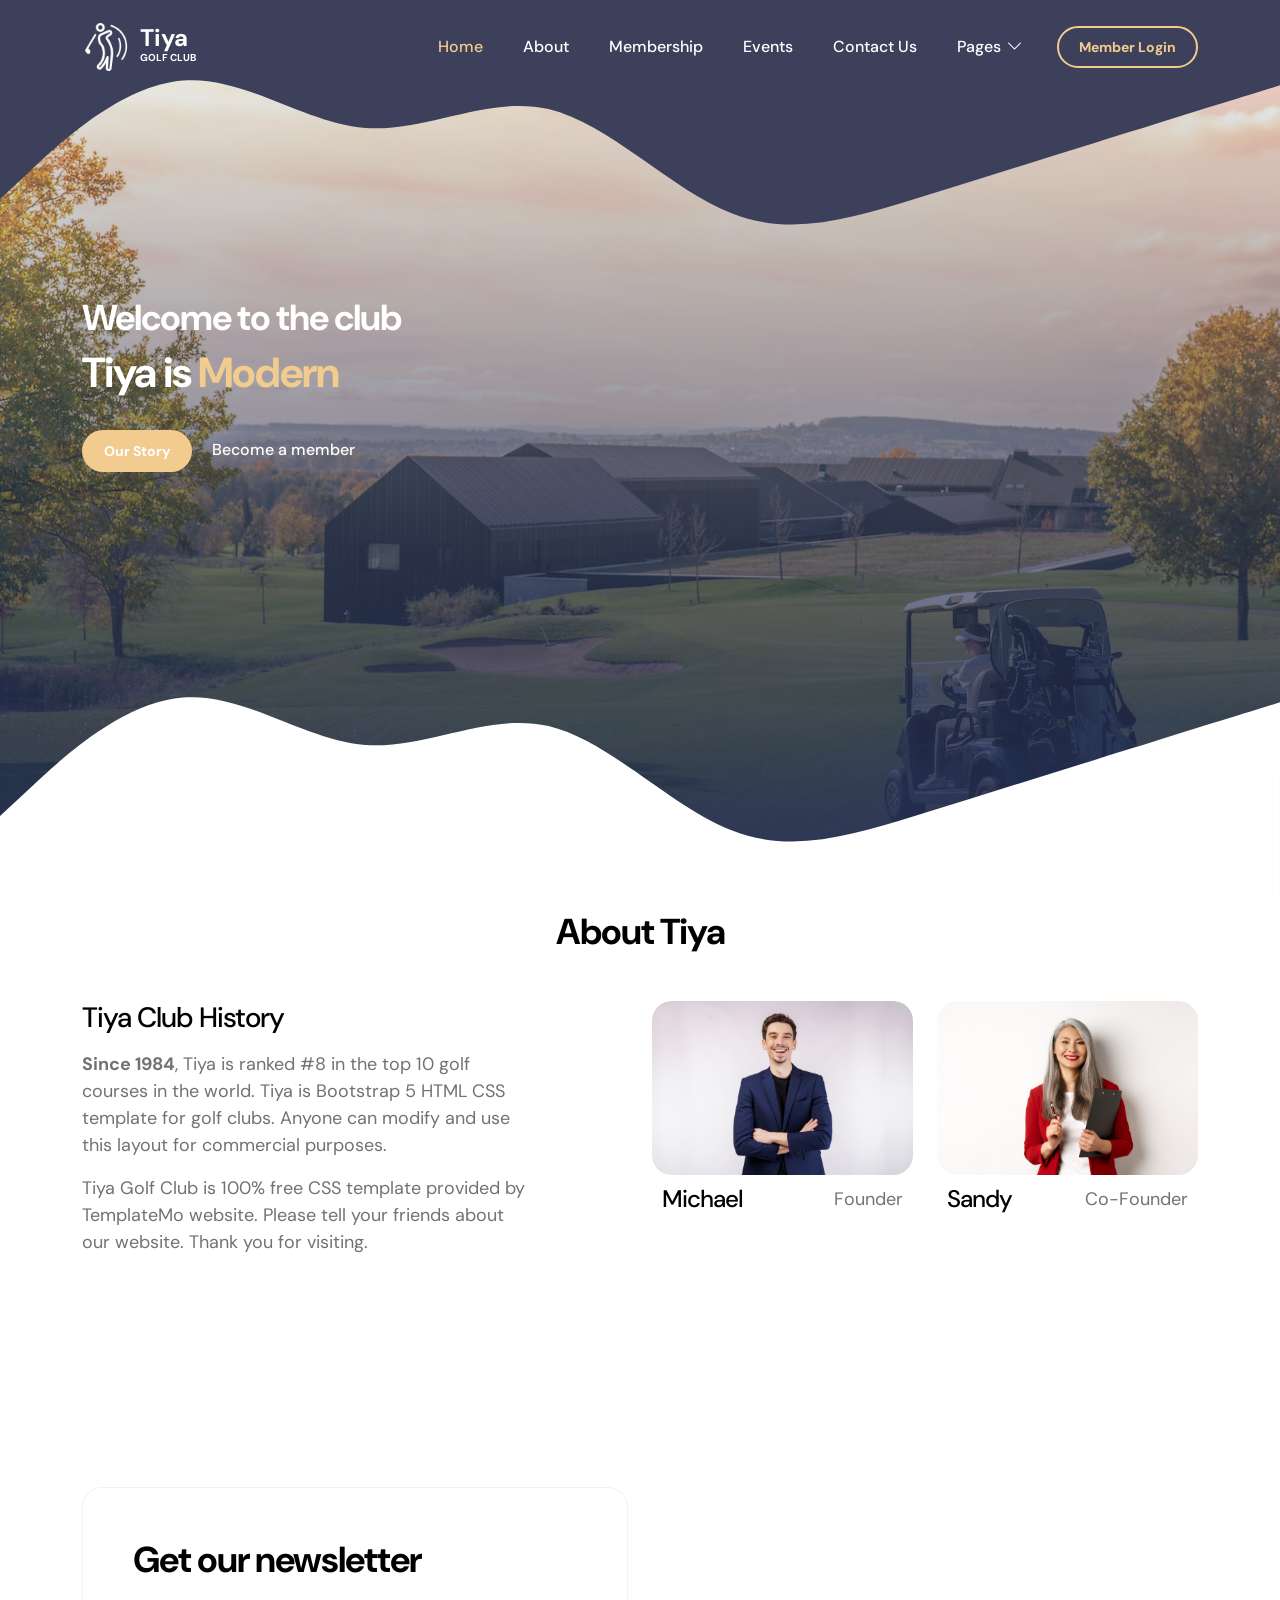
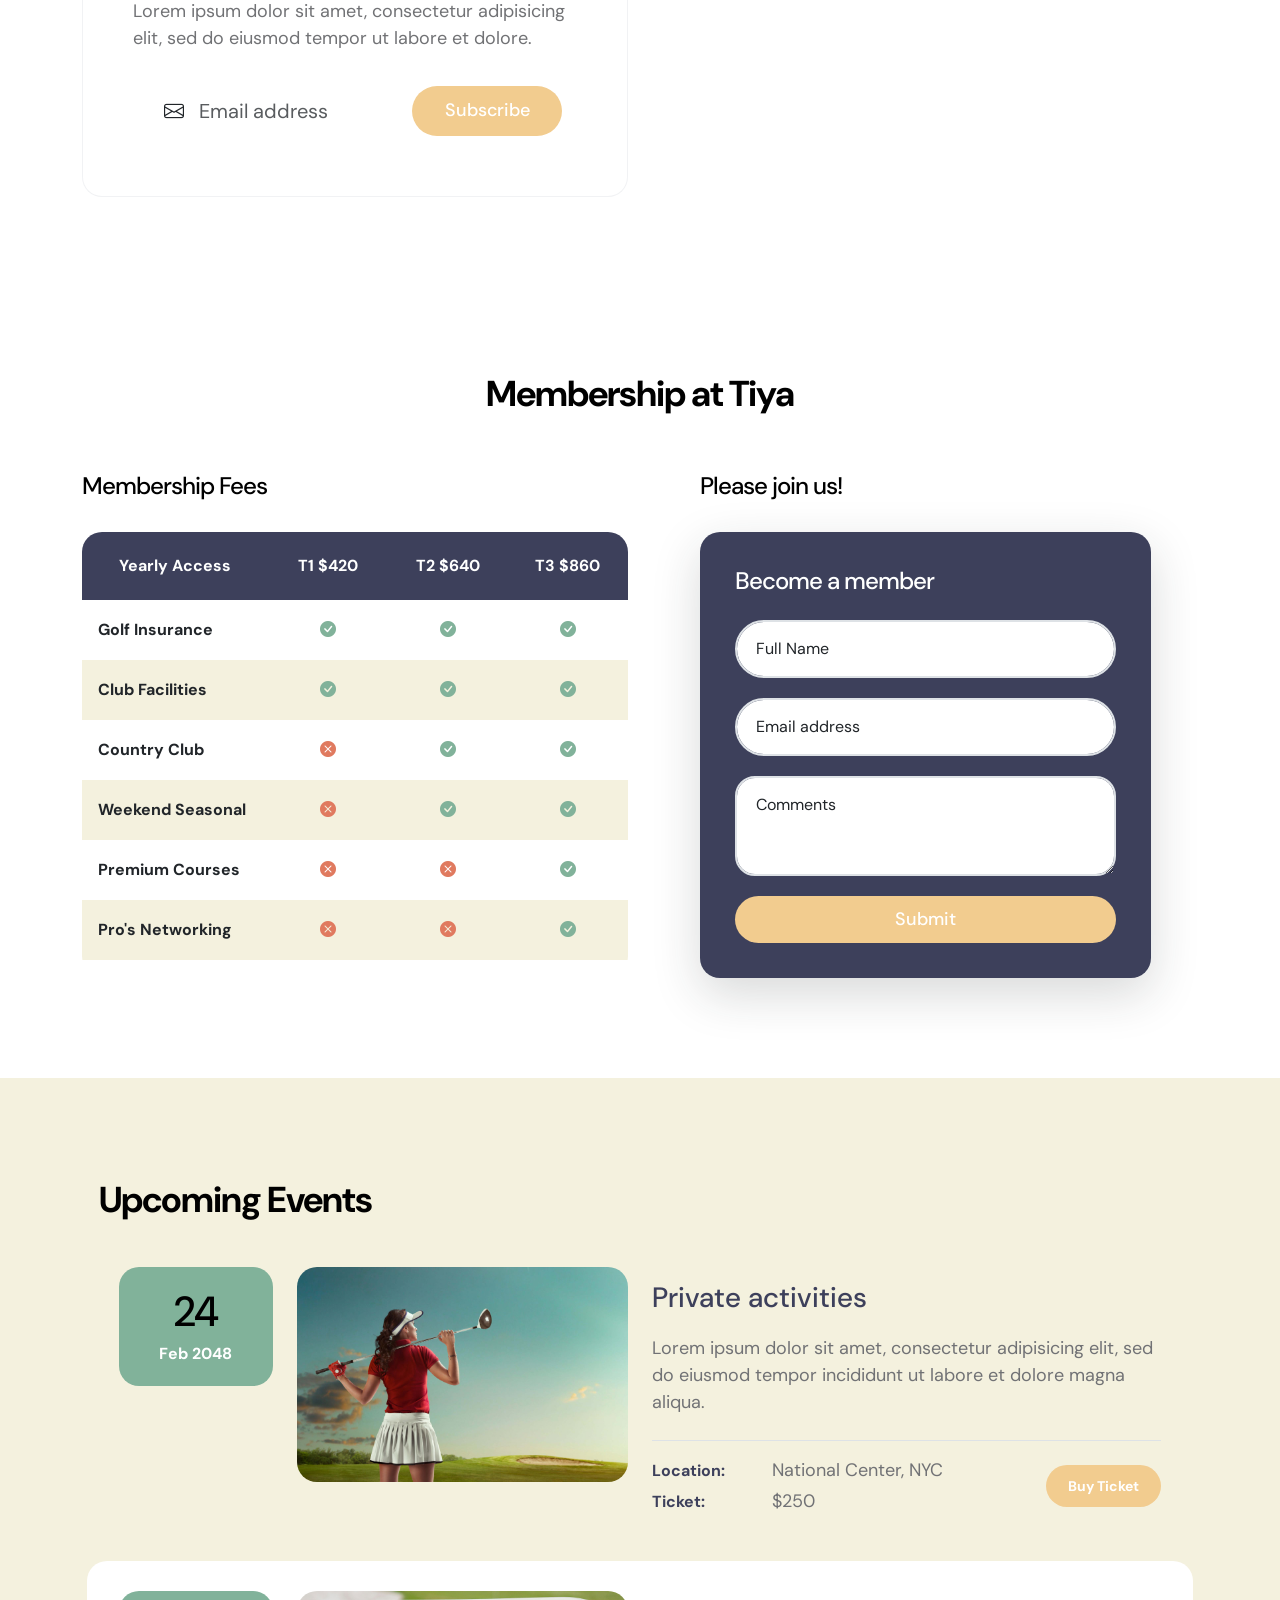
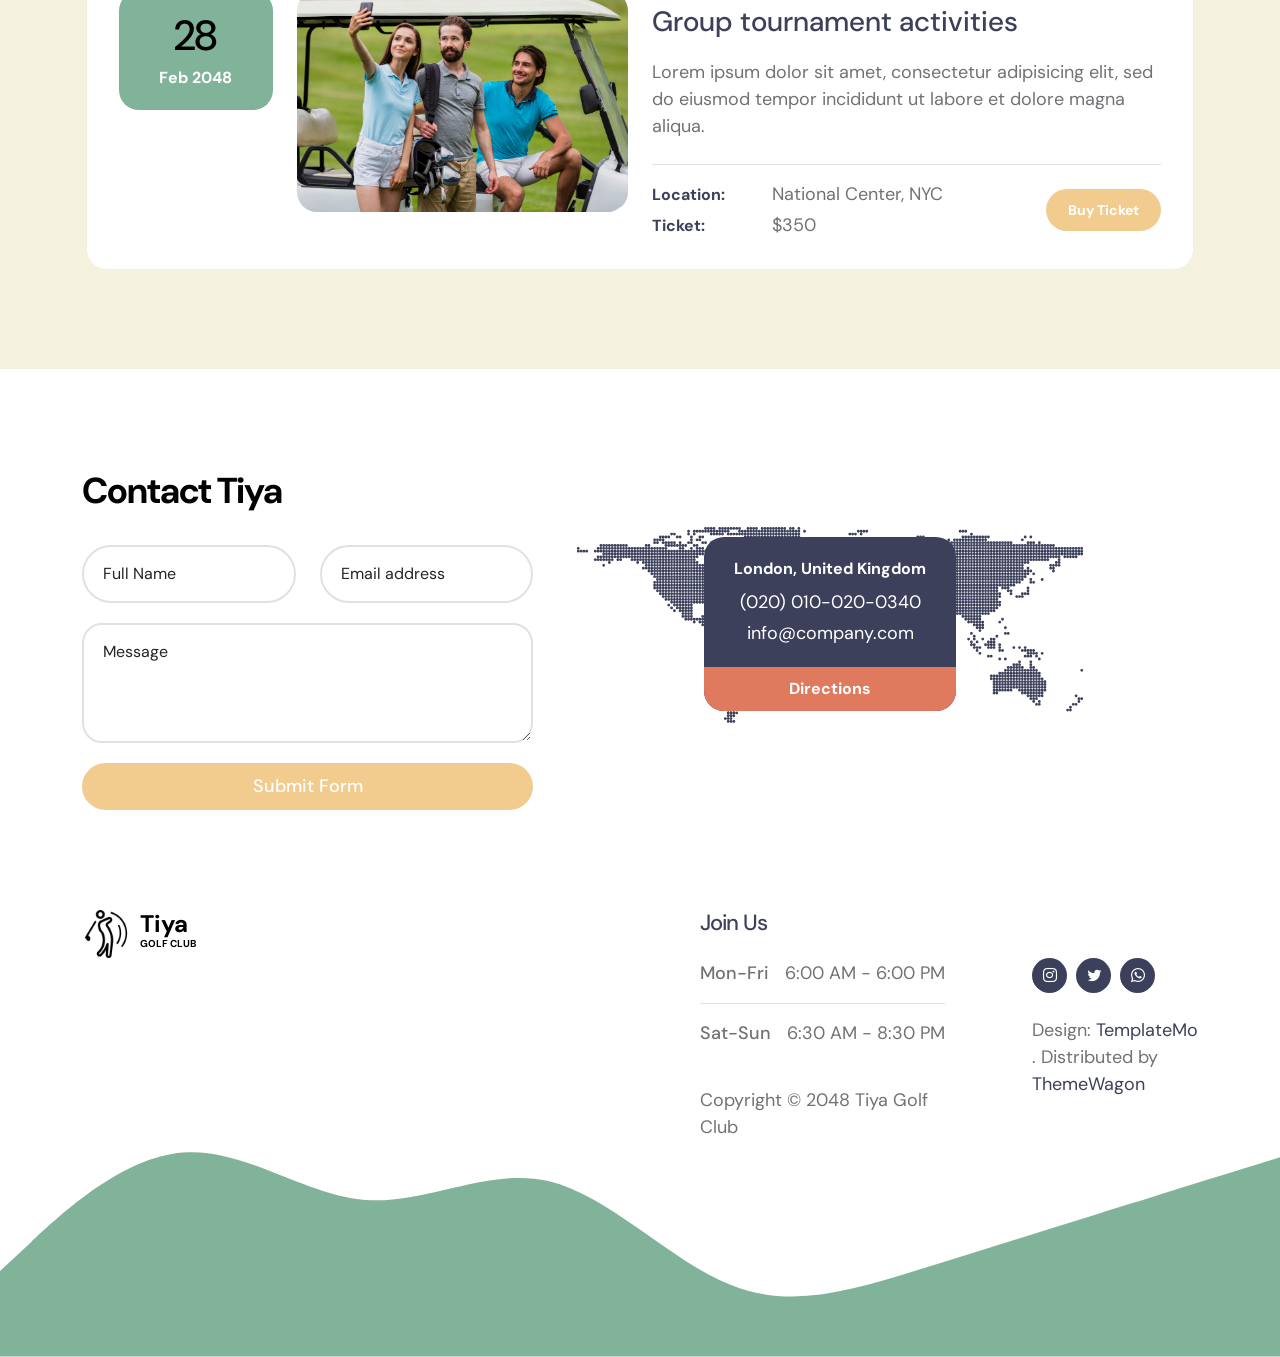
==== index.html @ 175e4bbb "first commit" ====
<!doctype html>
<html lang="en">
    <head>
        <meta charset="utf-8">
        <meta name="viewport" content="width=device-width, initial-scale=1">

        <meta name="description" content="">
        <meta name="author" content="">

        <title>Tiya Golf Club - Free HTML CSS Template</title>

        <!-- CSS FILES -->                
        <link rel="preconnect" href="https://fonts.googleapis.com">

        <link rel="preconnect" href="https://fonts.gstatic.com" crossorigin>

        <link href="https://fonts.googleapis.com/css2?family=DM+Sans:ital,wght@0,400;0,500;0,700;1,400&display=swap" rel="stylesheet">

        <link href="css/bootstrap.min.css" rel="stylesheet">

        <link href="css/bootstrap-icons.css" rel="stylesheet">

        <link href="css/templatemo-tiya-golf-club.css" rel="stylesheet">
        
<!--

TemplateMo 587 Tiya Golf Club

https://templatemo.com/tm-587-tiya-golf-club

-->
    </head>
    
    <body>

        <main>

            <nav class="navbar navbar-expand-lg">                
                <div class="container">
                    <a class="navbar-brand d-flex align-items-center" href="index.html">
                        <img src="images/logo.png" class="navbar-brand-image img-fluid" alt="Tiya Golf Club">
                        <span class="navbar-brand-text">
                            Tiya
                            <small>Golf Club</small>
                        </span>
                    </a>

                    <div class="d-lg-none ms-auto me-3">
                        <a class="btn custom-btn custom-border-btn" data-bs-toggle="offcanvas" href="#offcanvasExample" role="button" aria-controls="offcanvasExample">Member Login</a>
                    </div>
    
                    <button class="navbar-toggler" type="button" data-bs-toggle="collapse" data-bs-target="#navbarNav" aria-controls="navbarNav" aria-expanded="false" aria-label="Toggle navigation">
                        <span class="navbar-toggler-icon"></span>
                    </button>
    
                    <div class="collapse navbar-collapse" id="navbarNav">
                        <ul class="navbar-nav ms-lg-auto">
                            <li class="nav-item">
                                <a class="nav-link click-scroll" href="#section_1">Home</a>
                            </li>
    
                            <li class="nav-item">
                                <a class="nav-link click-scroll" href="#section_2">About</a>
                            </li>

                            <li class="nav-item">
                                <a class="nav-link click-scroll" href="#section_3">Membership</a>
                            </li>

                            <li class="nav-item">
                                <a class="nav-link click-scroll" href="#section_4">Events</a>
                            </li>

                            <li class="nav-item">
                                <a class="nav-link click-scroll" href="#section_5">Contact Us</a>
                            </li>

                            <li class="nav-item dropdown">
                                <a class="nav-link dropdown-toggle" href="#" id="navbarLightDropdownMenuLink" role="button" data-bs-toggle="dropdown" aria-expanded="false">Pages</a>

                                <ul class="dropdown-menu dropdown-menu-light" aria-labelledby="navbarLightDropdownMenuLink">
                                    <li><a class="dropdown-item" href="event-listing.html">Event Listing</a></li>

                                    <li><a class="dropdown-item" href="event-detail.html">Event Detail</a></li>
                                </ul>
                            </li>
                        </ul>

                        <div class="d-none d-lg-block ms-lg-3">
                            <a class="btn custom-btn custom-border-btn" data-bs-toggle="offcanvas" href="#offcanvasExample" role="button" aria-controls="offcanvasExample">Member Login</a>
                        </div>
                    </div>
                </div>
            </nav>

            <div class="offcanvas offcanvas-end" data-bs-scroll="true" tabindex="-1" id="offcanvasExample" aria-labelledby="offcanvasExampleLabel">                
                <div class="offcanvas-header">
                    <h5 class="offcanvas-title" id="offcanvasExampleLabel">Member Login</h5>
                    
                    <button type="button" class="btn-close" data-bs-dismiss="offcanvas" aria-label="Close"></button>
                </div>
                
                <div class="offcanvas-body d-flex flex-column">
                    <form class="custom-form member-login-form" action="#" method="post" role="form">

                        <div class="member-login-form-body">
                            <div class="mb-4">
                                <label class="form-label mb-2" for="member-login-number">Membership No.</label>

                                <input type="text" name="member-login-number" id="member-login-number" class="form-control" placeholder="11002560" required>
                            </div>

                            <div class="mb-4">
                                <label class="form-label mb-2" for="member-login-password">Password</label>

                                <input type="password" name="member-login-password" id="member-login-password" pattern="[0-9a-zA-Z]{4,10}" class="form-control" placeholder="Password" required="">
                            </div>

                            <div class="form-check mb-4">
                                <input class="form-check-input" type="checkbox" value="" id="flexCheckDefault">
                              
                                <label class="form-check-label" for="flexCheckDefault">
                                    Remember me
                                </label>
                            </div>

                            <div class="col-lg-5 col-md-7 col-8 mx-auto">
                                <button type="submit" class="form-control">Login</button>
                            </div>

                            <div class="text-center my-4">
                                <a href="#">Forgotten password?</a>
                            </div>
                        </div>
                    </form>

                    <div class="mt-auto mb-5">
                        <p>
                            <strong class="text-white me-3">Any Questions?</strong>

                            <a href="tel: 010-020-0340" class="contact-link">
                            	010-020-0340
                            </a>
                        </p>
                    </div>
                </div>

                <svg xmlns="http://www.w3.org/2000/svg" viewBox="0 0 1440 320"><path fill="#3D405B" fill-opacity="1" d="M0,224L34.3,192C68.6,160,137,96,206,90.7C274.3,85,343,139,411,144C480,149,549,107,617,122.7C685.7,139,754,213,823,240C891.4,267,960,245,1029,224C1097.1,203,1166,181,1234,160C1302.9,139,1371,117,1406,106.7L1440,96L1440,320L1405.7,320C1371.4,320,1303,320,1234,320C1165.7,320,1097,320,1029,320C960,320,891,320,823,320C754.3,320,686,320,617,320C548.6,320,480,320,411,320C342.9,320,274,320,206,320C137.1,320,69,320,34,320L0,320Z"></path></svg>
            </div>
            

            <section class="hero-section d-flex justify-content-center align-items-center" id="section_1">

                <div class="section-overlay"></div>

                <svg xmlns="http://www.w3.org/2000/svg" viewBox="0 0 1440 320"><path fill="#3D405B" fill-opacity="1" d="M0,224L34.3,192C68.6,160,137,96,206,90.7C274.3,85,343,139,411,144C480,149,549,107,617,122.7C685.7,139,754,213,823,240C891.4,267,960,245,1029,224C1097.1,203,1166,181,1234,160C1302.9,139,1371,117,1406,106.7L1440,96L1440,0L1405.7,0C1371.4,0,1303,0,1234,0C1165.7,0,1097,0,1029,0C960,0,891,0,823,0C754.3,0,686,0,617,0C548.6,0,480,0,411,0C342.9,0,274,0,206,0C137.1,0,69,0,34,0L0,0Z"></path></svg>

                <div class="container">
                    <div class="row">

                        <div class="col-lg-6 col-12 mb-5 mb-lg-0">
                            <h2 class="text-white">Welcome to the club</h2>

                            <h1 class="cd-headline rotate-1 text-white mb-4 pb-2">
                                <span>Tiya is</span>
                                <span class="cd-words-wrapper">
                                    <b class="is-visible">Modern</b>
                                    <b>Creative</b>
                                    <b>Lifestyle</b>
                                </span>
                            </h1>

                            <div class="custom-btn-group">
                                <a href="#section_2" class="btn custom-btn smoothscroll me-3">Our Story</a>

                                <a href="#section_3" class="link smoothscroll">Become a member</a>
                            </div>
                        </div>

                        <div class="col-lg-6 col-12">
                            <div class="ratio ratio-16x9">
                                <iframe width="560" height="315" src="https://www.youtube.com/embed/MGNgbNGOzh8" title="YouTube video player" frameborder="0" allow="accelerometer; autoplay; clipboard-write; encrypted-media; gyroscope; picture-in-picture; web-share" allowfullscreen></iframe>
                            </div>
                        </div>

                    </div>
                </div>

                <svg xmlns="http://www.w3.org/2000/svg" viewBox="0 0 1440 320"><path fill="#ffffff" fill-opacity="1" d="M0,224L34.3,192C68.6,160,137,96,206,90.7C274.3,85,343,139,411,144C480,149,549,107,617,122.7C685.7,139,754,213,823,240C891.4,267,960,245,1029,224C1097.1,203,1166,181,1234,160C1302.9,139,1371,117,1406,106.7L1440,96L1440,320L1405.7,320C1371.4,320,1303,320,1234,320C1165.7,320,1097,320,1029,320C960,320,891,320,823,320C754.3,320,686,320,617,320C548.6,320,480,320,411,320C342.9,320,274,320,206,320C137.1,320,69,320,34,320L0,320Z"></path></svg>
            </section>


            <section class="about-section section-padding" id="section_2">
                <div class="container">
                    <div class="row">

                        <div class="col-lg-12 col-12 text-center">
                            <h2 class="mb-lg-5 mb-4">About Tiya</h2>
                        </div>

                        <div class="col-lg-5 col-12 me-auto mb-4 mb-lg-0">
                            <h3 class="mb-3">Tiya Club History</h3>

                            <p><strong>Since 1984</strong>, Tiya is ranked #8 in the top 10 golf courses in the world. Tiya is Bootstrap 5 HTML CSS template for golf clubs. Anyone can modify and use this layout for commercial purposes.</p>

                            <p>Tiya Golf Club is 100% free CSS template provided by TemplateMo website. Please tell your friends about our website. Thank you for visiting.</p>
                        </div>

                        <div class="col-lg-3 col-md-6 col-12 mb-4 mb-lg-0 mb-md-0">
                            <div class="member-block">
                                <div class="member-block-image-wrap">
                                    <img src="images/members/portrait-young-handsome-businessman-wearing-suit-standing-with-crossed-arms-with-isolated-studio-white-background.jpg" class="member-block-image img-fluid" alt="">

                                    <ul class="social-icon">
                                        <li class="social-icon-item">
                                            <a href="#" class="social-icon-link bi-twitter"></a>
                                        </li>

                                        <li class="social-icon-item">
                                            <a href="#" class="social-icon-link bi-whatsapp"></a>
                                        </li>
                                    </ul>
                                </div>

                                <div class="member-block-info d-flex align-items-center">
                                    <h4>Michael</h4>

                                    <p class="ms-auto">Founder</p>
                                </div>
                            </div>
                        </div>

                        <div class="col-lg-3 col-md-6 col-12">
                            <div class="member-block">
                                <div class="member-block-image-wrap">
                                    <img src="images/members/successful-asian-lady-boss-red-blazer-holding-clipboard-with-documens-pen-working-looking-happy-white-background.jpg" class="member-block-image img-fluid" alt="">

                                    <ul class="social-icon">
                                        <li class="social-icon-item">
                                            <a href="#" class="social-icon-link bi-linkedin"></a>
                                        </li>
                                        <li class="social-icon-item">
                                            <a href="#" class="social-icon-link bi-twitter"></a>
                                        </li>
                                    </ul>
                                </div>

                                <div class="member-block-info d-flex align-items-center">
                                    <h4>Sandy</h4>

                                    <p class="ms-auto">Co-Founder</p>
                                </div>
                            </div>
                        </div>

                    </div>
                </div>
            </section>


            <section class="section-bg-image">
                <svg viewBox="0 0 1265 144" xmlns="http://www.w3.org/2000/svg" xmlns:xlink="http://www.w3.org/1999/xlink"><path fill="rgba(255, 255, 255, 1)" d="M 0 40 C 164 40 164 20 328 20 L 328 20 L 328 0 L 0 0 Z" stroke-width="0"></path> <path fill="rgba(255, 255, 255, 1)" d="M 327 20 C 445.5 20 445.5 89 564 89 L 564 89 L 564 0 L 327 0 Z" stroke-width="0"></path> <path fill="rgba(255, 255, 255, 1)" d="M 563 89 C 724.5 89 724.5 48 886 48 L 886 48 L 886 0 L 563 0 Z" stroke-width="0"></path><path fill="rgba(255, 255, 255, 1)" d="M 885 48 C 1006.5 48 1006.5 67 1128 67 L 1128 67 L 1128 0 L 885 0 Z" stroke-width="0"></path><path fill="rgba(255, 255, 255, 1)" d="M 1127 67 C 1196 67 1196 0 1265 0 L 1265 0 L 1265 0 L 1127 0 Z" stroke-width="0"></path></svg>

                <div class="container">
                    <div class="row">

                        <div class="col-lg-6 col-12">
                            <div class="section-bg-image-block">
                                <h2 class="mb-lg-3">Get our newsletter</h2>

                                <p>Lorem ipsum dolor sit amet, consectetur adipisicing elit, sed do eiusmod tempor ut labore et dolore.</p>

                                <form action="#" method="get" class="custom-form mt-lg-4 mt-2" role="form">
                                    <div class="input-group input-group-lg">
                                        <span class="input-group-text bi-envelope" id="basic-addon1"></span>

                                        <input type="email" name="email" id="email" pattern="[^ @]*@[^ @]*" class="form-control" placeholder="Email address" required="">

                                        <button type="submit" class="form-control">Subscribe</button>
                                    </div>
                                </form>
                            </div>
                        </div>

                    </div>
                </div>

                <svg viewBox="0 0 1265 144" xmlns="http://www.w3.org/2000/svg" xmlns:xlink="http://www.w3.org/1999/xlink"><path fill="rgba(255, 255, 255, 1)" d="M 0 40 C 164 40 164 20 328 20 L 328 20 L 328 0 L 0 0 Z" stroke-width="0"></path> <path fill="rgba(255, 255, 255, 1)" d="M 327 20 C 445.5 20 445.5 89 564 89 L 564 89 L 564 0 L 327 0 Z" stroke-width="0"></path> <path fill="rgba(255, 255, 255, 1)" d="M 563 89 C 724.5 89 724.5 48 886 48 L 886 48 L 886 0 L 563 0 Z" stroke-width="0"></path><path fill="rgba(255, 255, 255, 1)" d="M 885 48 C 1006.5 48 1006.5 67 1128 67 L 1128 67 L 1128 0 L 885 0 Z" stroke-width="0"></path><path fill="rgba(255, 255, 255, 1)" d="M 1127 67 C 1196 67 1196 0 1265 0 L 1265 0 L 1265 0 L 1127 0 Z" stroke-width="0"></path></svg>
            </section>


            <section class="membership-section section-padding" id="section_3">
                <div class="container">
                    <div class="row">

                        <div class="col-lg-12 col-12 text-center mx-auto mb-lg-5 mb-4">
                            <h2><span>Membership</span> at Tiya</h2>
                        </div>

                        <div class="col-lg-6 col-12 mb-3 mb-lg-0">
                            <h4 class="mb-4 pb-lg-2">Membership Fees</h4>

                            <div class="table-responsive">
                                <table class="table text-center">
                                    <thead>
                                        <tr>
                                            <th style="width: 34%;">Yearly Access</th>
                                            
                                            <th style="width: 22%;">T1 $420</th>
                                            
                                            <th style="width: 22%;">T2 $640</th>
                                            
                                            <th style="width: 22%;">T3 $860</th>
                                        </tr>
                                    </thead>

                                    <tbody>
                                        <tr>
                                            <th scope="row" class="text-start">Golf Insurance</th>
                                            
                                            <td>
                                                <i class="bi-check-circle-fill"></i>
                                            </td>
                                            
                                            <td>
                                                <i class="bi-check-circle-fill"></i>
                                            </td>
                                            
                                            <td>
                                                <i class="bi-check-circle-fill"></i>
                                            </td>
                                        </tr>

                                        <tr>
                                            <th scope="row" class="text-start">Club Facilities</th>

                                            <td>
                                                <i class="bi-check-circle-fill"></i>
                                            </td>

                                            <td>
                                                <i class="bi-check-circle-fill"></i>
                                            </td>

                                            <td>
                                                <i class="bi-check-circle-fill"></i>
                                            </td>
                                        </tr>

                                        <tr>
                                            <th scope="row" class="text-start">Country Club</th>

                                            <td>
                                                <i class="bi-x-circle-fill"></i>
                                            </td>

                                            <td>
                                                <i class="bi-check-circle-fill"></i>
                                            </td>

                                            <td>
                                                <i class="bi-check-circle-fill"></i>
                                            </td>
                                        </tr>

                                        <tr>
                                            <th scope="row" class="text-start">Weekend Seasonal</th>

                                            <td>
                                                <i class="bi-x-circle-fill"></i>
                                            </td>

                                            <td>
                                                <i class="bi-check-circle-fill"></i>
                                            </td>

                                            <td>
                                                <i class="bi-check-circle-fill"></i>
                                            </td>
                                        </tr>

                                        <tr>
                                            <th scope="row" class="text-start">Premium Courses</th>

                                            <td>
                                                <i class="bi-x-circle-fill"></i>
                                            </td>

                                            <td>
                                                <i class="bi-x-circle-fill"></i>
                                            </td>

                                            <td>
                                                <i class="bi-check-circle-fill"></i>
                                            </td>
                                        </tr>
                                        
                                        <tr>
                                            <th scope="row" class="text-start">Pro's Networking</th>

                                            <td>
                                                <i class="bi-x-circle-fill"></i>
                                            </td>

                                            <td>
                                                <i class="bi-x-circle-fill"></i>
                                            </td>

                                            <td>
                                                <i class="bi-check-circle-fill"></i>
                                            </td>
                                        </tr>
                                        
                                    </tbody>
                                </table>
                            </div>
                        </div>

                        <div class="col-lg-5 col-12 mx-auto">
                        <h4 class="mb-4 pb-lg-2">Please join us!</h4>
                            <form action="#" method="post" class="custom-form membership-form shadow-lg" role="form">
                                <h4 class="text-white mb-4">Become a member</h4>

                                    <div class="form-floating">
                                        <input type="text" name="full-name" id="full-name" class="form-control" placeholder="Full Name" required="">
                                        
                                        <label for="floatingInput">Full Name</label>
                                    </div>

                                    <div class="form-floating">
                                        <input type="email" name="email" id="email" pattern="[^ @]*@[^ @]*" class="form-control" placeholder="Email address" required="">
                                        
                                        <label for="floatingInput">Email address</label>
                                    </div>

                                    <div class="form-floating">
                                        <textarea class="form-control" id="message" name="message" placeholder="Describe message here"></textarea>
                                        
                                        <label for="floatingTextarea"> Comments</label>
                                    </div>

                                    <button type="submit" class="form-control">Submit</button>
                                </div>
                            </form>
                        </div>

                    </div>
                </div>
            </section>


            <section class="events-section section-bg section-padding" id="section_4">
                <div class="container">
                    <div class="row">

                        <div class="col-lg-12 col-12">
                            <h2 class="mb-lg-3">Upcoming Events</h2>
                        </div>

                        <div class="row custom-block mb-3">
                            <div class="col-lg-2 col-md-4 col-12 order-2 order-md-0 order-lg-0">
                                <div class="custom-block-date-wrap d-flex d-lg-block d-md-block align-items-center mt-3 mt-lg-0 mt-md-0">
                                    <h6 class="custom-block-date mb-lg-1 mb-0 me-3 me-lg-0 me-md-0">24</h6>
                                    
                                    <strong class="text-white">Feb 2048</strong>
                                </div>
                            </div>

                            <div class="col-lg-4 col-md-8 col-12 order-1 order-lg-0">
                                <div class="custom-block-image-wrap">
                                    <a href="event-detail.html">
                                        <img src="images/professional-golf-player.jpg" class="custom-block-image img-fluid" alt="">

                                        <i class="custom-block-icon bi-link"></i>
                                    </a>
                                </div>
                            </div>

                            <div class="col-lg-6 col-12 order-3 order-lg-0">
                                <div class="custom-block-info mt-2 mt-lg-0">
                                    <a href="event-detail.html" class="events-title mb-3">Private activities</a>

                                    <p class="mb-0">Lorem ipsum dolor sit amet, consectetur adipisicing elit, sed do eiusmod tempor incididunt ut labore et dolore magna aliqua.</p>

                                    <div class="d-flex flex-wrap border-top mt-4 pt-3">

                                        <div class="mb-4 mb-lg-0">
                                            <div class="d-flex flex-wrap align-items-center mb-1">
                                                <span class="custom-block-span">Location:</span>

                                                <p class="mb-0">National Center, NYC</p>
                                            </div>

                                            <div class="d-flex flex-wrap align-items-center">
                                                <span class="custom-block-span">Ticket:</span>

                                                <p class="mb-0">$250</p>
                                            </div>
                                        </div>

                                        <div class="d-flex align-items-center ms-lg-auto">
                                            <a href="event-detail.html" class="btn custom-btn">Buy Ticket</a>
                                        </div>
                                    </div>
                                </div>
                            </div>
                        </div>

                        <div class="row custom-block custom-block-bg">
                            <div class="col-lg-2 col-md-4 col-12 order-2 order-md-0 order-lg-0">
                                <div class="custom-block-date-wrap d-flex d-lg-block d-md-block align-items-center mt-3 mt-lg-0 mt-md-0">
                                    <h6 class="custom-block-date mb-lg-1 mb-0 me-3 me-lg-0 me-md-0">28</h6>
                                    
                                    <strong class="text-white">Feb 2048</strong>
                                </div>
                            </div>

                            <div class="col-lg-4 col-md-8 col-12 order-1 order-lg-0">
                                <div class="custom-block-image-wrap">
                                    <a href="event-detail.html">
                                        <img src="images/girl-taking-selfie-with-friends-golf-field.jpg" class="custom-block-image img-fluid" alt="">

                                        <i class="custom-block-icon bi-link"></i>
                                    </a>
                                </div>
                            </div>

                            <div class="col-lg-6 col-12 order-3 order-lg-0">
                                <div class="custom-block-info mt-2 mt-lg-0">
                                    <a href="event-detail.html" class="events-title mb-3">Group tournament activities</a>

                                    <p class="mb-0">Lorem ipsum dolor sit amet, consectetur adipisicing elit, sed do eiusmod tempor incididunt ut labore et dolore magna aliqua.</p>

                                    <div class="d-flex flex-wrap border-top mt-4 pt-3">

                                        <div class="mb-4 mb-lg-0">
                                            <div class="d-flex flex-wrap align-items-center mb-1">
                                                <span class="custom-block-span">Location:</span>

                                                <p class="mb-0">National Center, NYC</p>
                                            </div>

                                            <div class="d-flex flex-wrap align-items-center">
                                                <span class="custom-block-span">Ticket:</span>

                                                <p class="mb-0">$350</p>
                                            </div>
                                        </div>

                                        <div class="d-flex align-items-center ms-lg-auto">
                                            <a href="event-detail.html" class="btn custom-btn">Buy Ticket</a>
                                        </div>
                                    </div>
                                </div>
                            </div>
                        </div>

                    </div>
                </div>
            </section>


            <section class="contact-section section-padding" id="section_5">
                <div class="container">
                    <div class="row">

                        <div class="col-lg-5 col-12">
                            <form action="#" method="post" class="custom-form contact-form" role="form">
                                <h2 class="mb-4 pb-2">Contact Tiya</h2>

                                <div class="row">
                                    <div class="col-lg-6 col-md-6 col-12">
                                        <div class="form-floating">
                                            <input type="text" name="full-name" id="full-name" class="form-control" placeholder="Full Name" required="">
                                            
                                            <label for="floatingInput">Full Name</label>
                                        </div>
                                    </div>

                                    <div class="col-lg-6 col-md-6 col-12"> 
                                        <div class="form-floating">
                                            <input type="email" name="email" id="email" pattern="[^ @]*@[^ @]*" class="form-control" placeholder="Email address" required="">
                                            
                                            <label for="floatingInput">Email address</label>
                                        </div>
                                    </div>

                                    <div class="col-lg-12 col-12">
                                        <div class="form-floating">
                                            <textarea class="form-control" id="message" name="message" placeholder="Describe message here"></textarea>
                                            
                                            <label for="floatingTextarea">Message</label>
                                        </div>

                                        <button type="submit" class="form-control">Submit Form</button>
                                    </div>
                                </div>
                            </form>
                        </div>

                        <div class="col-lg-6 col-12">
                            <div class="contact-info mt-5">
                                <div class="contact-info-item">
                                    <div class="contact-info-body">
                                        <strong>London, United Kingdom</strong>

                                        <p class="mt-2 mb-1">
                                            <a href="tel: 010-020-0340" class="contact-link">
                                                (020) 
                                                010-020-0340
                                            </a>
                                        </p>

                                        <p class="mb-0">
                                            <a href="mailto:info@company.com" class="contact-link">
                                                info@company.com
                                            </a>
                                        </p>
                                    </div>

                                    <div class="contact-info-footer">
                                        <a href="#">Directions</a>
                                    </div>
                                </div>

                                <img src="images/WorldMap.svg" class="img-fluid" alt="">
                            </div>
                        </div>

                    </div>
                </div>
            </section>
        </main>

        <footer class="site-footer">
            <div class="container">
                <div class="row">

                    <div class="col-lg-6 col-12 me-auto mb-5 mb-lg-0">
                        <a class="navbar-brand d-flex align-items-center" href="index.html">
                            <img src="images/logo.png" class="navbar-brand-image img-fluid" alt="">
                            <span class="navbar-brand-text">
                                Tiya
                                <small>Golf Club</small>
                            </span>
                        </a>
                    </div>

                    <div class="col-lg-3 col-12">
                        <h5 class="site-footer-title mb-4">Join Us</h5>

                        <p class="d-flex border-bottom pb-3 mb-3 me-lg-3">
                            <span>Mon-Fri</span>
                            6:00 AM - 6:00 PM
                        </p>

                        <p class="d-flex me-lg-3">
                            <span>Sat-Sun</span>
                            6:30 AM - 8:30 PM
                        </p>
                        <br>
                        <p class="copyright-text">Copyright © 2048 Tiya Golf Club</p>
                    </div>

                        <div class="col-lg-2 col-12 ms-auto">
                            <ul class="social-icon mt-lg-5 mt-3 mb-4">
                                <li class="social-icon-item">
                                    <a href="#" class="social-icon-link bi-instagram"></a>
                                </li>

                                <li class="social-icon-item">
                                    <a href="#" class="social-icon-link bi-twitter"></a>
                                </li>

                                <li class="social-icon-item">
                                    <a href="#" class="social-icon-link bi-whatsapp"></a>
                                </li>
                            </ul>
                            <p class="copyright-text">Design: <a rel="nofollow" href="https://templatemo.com" target="_blank">TemplateMo</a>. Distributed by <a href="https://themewagon.com" target="_blank">ThemeWagon</a></p>
                            
                        </div>

                </div>
            </div>

            <svg xmlns="http://www.w3.org/2000/svg" viewBox="0 0 1440 320"><path fill="#81B29A" fill-opacity="1" d="M0,224L34.3,192C68.6,160,137,96,206,90.7C274.3,85,343,139,411,144C480,149,549,107,617,122.7C685.7,139,754,213,823,240C891.4,267,960,245,1029,224C1097.1,203,1166,181,1234,160C1302.9,139,1371,117,1406,106.7L1440,96L1440,320L1405.7,320C1371.4,320,1303,320,1234,320C1165.7,320,1097,320,1029,320C960,320,891,320,823,320C754.3,320,686,320,617,320C548.6,320,480,320,411,320C342.9,320,274,320,206,320C137.1,320,69,320,34,320L0,320Z"></path></svg>
        </footer>


        <!-- JAVASCRIPT FILES -->
        <script src="js/jquery.min.js"></script>
        <script src="js/bootstrap.bundle.min.js"></script>
        <script src="js/jquery.sticky.js"></script>
        <script src="js/click-scroll.js"></script>
        <script src="js/animated-headline.js"></script>
        <script src="js/modernizr.js"></script>
        <script src="js/custom.js"></script>

    </body>
</html>
---- css/templatemo-tiya-golf-club.css ----
/*

TemplateMo 587 Tiya Golf Club

https://templatemo.com/tm-587-tiya-golf-club

*/


/*---------------------------------------
  CUSTOM PROPERTIES ( VARIABLES )             
-----------------------------------------*/
:root {
  --white-color:                  #ffffff;
  --primary-color:                #81B29A;
  --secondary-color:              #3D405B;
  --section-bg-color:             #F4F1DE;
  --custom-btn-bg-color:          #F2CC8F;
  --custom-btn-bg-hover-color:    #E07A5F;
  --dark-color:                   #000000;
  --p-color:                      #717275;
  --link-hover-color:             #F2CC8F;

  --body-font-family:             'DM Sans', sans-serif;

  --h1-font-size:                 42px;
  --h2-font-size:                 36px;
  --h3-font-size:                 28px;
  --h4-font-size:                 24px;
  --h5-font-size:                 22px;
  --h6-font-size:                 20px;
  --p-font-size:                  18px;
  --menu-font-size:               16px;
  --btn-font-size:                14px;

  --border-radius-large:          100px;
  --border-radius-medium:         20px;
  --border-radius-small:          10px;

  --font-weight-normal:           400;
  --font-weight-medium:           500;
  --font-weight-bold:             700;
}

body {
  background-color: var(--white-color);
  font-family: var(--body-font-family); 
}


/*---------------------------------------
  TYPOGRAPHY               
-----------------------------------------*/

h2,
h3,
h4,
h5,
h6 {
  color: var(--dark-color);
}

h1,
h2,
h3,
h4,
h5,
h6 {
  font-weight: var(--font-weight-medium);
  letter-spacing: -1px;
}

h1 {
  font-size: var(--h1-font-size);
  font-weight: var(--font-weight-bold);
}

h2 {
  font-size: var(--h2-font-size);
  font-weight: var(--font-weight-bold);
}

h3 {
  font-size: var(--h3-font-size);
}

h4 {
  font-size: var(--h4-font-size);
}

h5 {
  font-size: var(--h5-font-size);
}

h6 {
  font-size: var(--h6-font-size);
}

p {
  color: var(--p-color);
  font-size: var(--p-font-size);
  font-weight: var(--font-weight-normal);
}

ul li {
  color: var(--p-color);
  font-size: var(--p-font-size);
  font-weight: var(--font-weight-normal);
}

a, 
button {
  touch-action: manipulation;
  transition: all 0.3s;
}

a {
  display: inline-block;
  color: var(--secondary-color);
  text-decoration: none;
}

a:hover {
  color: var(--link-hover-color);
}

b,
strong {
  font-weight: var(--font-weight-bold);
}


/*---------------------------------------
  SECTION               
-----------------------------------------*/
.section-bg {
  background-color: var(--section-bg-color);
}

.section-padding {
  padding-top: 100px;
  padding-bottom: 100px;
}

.section-overlay {
  content: "";
  background: rgba(0, 0, 0, 0) linear-gradient(rgba(39, 48, 83, 0.01) 0%, rgb(39, 48, 83) 100%) repeat scroll 0% 0%;
  position: absolute;
  top: 0;
  right: 0;
  bottom: 0;
  left: 0;
}

::selection {
  background-color: var(--primary-color);
  color: var(--white-color);
}


/*---------------------------------------
  ANIMATED HEADLINE               
-----------------------------------------*/
.cd-words-wrapper {
  display: inline-block;
  position: relative;
  text-align: left;
}

.cd-words-wrapper b {
  color: var(--link-hover-color);
  display: inline-block;
  position: absolute;
  white-space: nowrap;
  left: 0;
  top: 0;
}

.cd-words-wrapper b.is-visible {
  position: relative;
}

.no-js .cd-words-wrapper b {
  opacity: 0;
}

.no-js .cd-words-wrapper b.is-visible {
  opacity: 1;
}

.cd-headline.rotate-1 .cd-words-wrapper {
  -webkit-perspective: 300px;
  -moz-perspective: 300px;
  perspective: 300px;
}
.cd-headline.rotate-1 b {
  opacity: 0;
  -webkit-transform-origin: 50% 100%;
  -moz-transform-origin: 50% 100%;
  -ms-transform-origin: 50% 100%;
  -o-transform-origin: 50% 100%;
  transform-origin: 50% 100%;
  -webkit-transform: rotateX(180deg);
  -moz-transform: rotateX(180deg);
  -ms-transform: rotateX(180deg);
  -o-transform: rotateX(180deg);
  transform: rotateX(180deg);
}
.cd-headline.rotate-1 b.is-visible {
  opacity: 1;
  -webkit-transform: rotateX(0deg);
  -moz-transform: rotateX(0deg);
  -ms-transform: rotateX(0deg);
  -o-transform: rotateX(0deg);
  transform: rotateX(0deg);
  -webkit-animation: cd-rotate-1-in 1.2s;
  -moz-animation: cd-rotate-1-in 1.2s;
  animation: cd-rotate-1-in 1.2s;
}
.cd-headline.rotate-1 b.is-hidden {
  -webkit-transform: rotateX(180deg);
  -moz-transform: rotateX(180deg);
  -ms-transform: rotateX(180deg);
  -o-transform: rotateX(180deg);
  transform: rotateX(180deg);
  -webkit-animation: cd-rotate-1-out 1.2s;
  -moz-animation: cd-rotate-1-out 1.2s;
  animation: cd-rotate-1-out 1.2s;
}

@-webkit-keyframes cd-rotate-1-in {
  0% {
    -webkit-transform: rotateX(180deg);
    opacity: 0;
  }
  35% {
    -webkit-transform: rotateX(120deg);
    opacity: 0;
  }
  65% {
    opacity: 0;
  }
  100% {
    -webkit-transform: rotateX(360deg);
    opacity: 1;
  }
}
@-moz-keyframes cd-rotate-1-in {
  0% {
    -moz-transform: rotateX(180deg);
    opacity: 0;
  }
  35% {
    -moz-transform: rotateX(120deg);
    opacity: 0;
  }
  65% {
    opacity: 0;
  }
  100% {
    -moz-transform: rotateX(360deg);
    opacity: 1;
  }
}
@keyframes cd-rotate-1-in {
  0% {
    -webkit-transform: rotateX(180deg);
    -moz-transform: rotateX(180deg);
    -ms-transform: rotateX(180deg);
    -o-transform: rotateX(180deg);
    transform: rotateX(180deg);
    opacity: 0;
  }
  35% {
    -webkit-transform: rotateX(120deg);
    -moz-transform: rotateX(120deg);
    -ms-transform: rotateX(120deg);
    -o-transform: rotateX(120deg);
    transform: rotateX(120deg);
    opacity: 0;
  }
  65% {
    opacity: 0;
  }
  100% {
    -webkit-transform: rotateX(360deg);
    -moz-transform: rotateX(360deg);
    -ms-transform: rotateX(360deg);
    -o-transform: rotateX(360deg);
    transform: rotateX(360deg);
    opacity: 1;
  }
}
@-webkit-keyframes cd-rotate-1-out {
  0% {
    -webkit-transform: rotateX(0deg);
    opacity: 1;
  }
  35% {
    -webkit-transform: rotateX(-40deg);
    opacity: 1;
  }
  65% {
    opacity: 0;
  }
  100% {
    -webkit-transform: rotateX(180deg);
    opacity: 0;
  }
}
@-moz-keyframes cd-rotate-1-out {
  0% {
    -moz-transform: rotateX(0deg);
    opacity: 1;
  }
  35% {
    -moz-transform: rotateX(-40deg);
    opacity: 1;
  }
  65% {
    opacity: 0;
  }
  100% {
    -moz-transform: rotateX(180deg);
    opacity: 0;
  }
}
@keyframes cd-rotate-1-out {
  0% {
    -webkit-transform: rotateX(0deg);
    -moz-transform: rotateX(0deg);
    -ms-transform: rotateX(0deg);
    -o-transform: rotateX(0deg);
    transform: rotateX(0deg);
    opacity: 1;
  }
  35% {
    -webkit-transform: rotateX(-40deg);
    -moz-transform: rotateX(-40deg);
    -ms-transform: rotateX(-40deg);
    -o-transform: rotateX(-40deg);
    transform: rotateX(-40deg);
    opacity: 1;
  }
  65% {
    opacity: 0;
  }
  100% {
    -webkit-transform: rotateX(180deg);
    -moz-transform: rotateX(180deg);
    -ms-transform: rotateX(180deg);
    -o-transform: rotateX(180deg);
    transform: rotateX(180deg);
    opacity: 0;
  }
}


/*---------------------------------------
  CUSTOM BUTTON               
-----------------------------------------*/
.custom-btn {
  background: var(--custom-btn-bg-color);
  border: 2px solid transparent;
  border-radius: var(--border-radius-large);
  color: var(--white-color);
  font-size: var(--btn-font-size);
  font-weight: var(--font-weight-bold);
  line-height: normal;
  transition: all 0.3s;
  padding: 10px 20px;
}

.custom-btn:hover {
  background: var(--custom-btn-bg-hover-color);
  color: var(--white-color);
}

.custom-border-btn {
  background: transparent;
  border: 2px solid var(--custom-btn-bg-color);
  color: var(--custom-btn-bg-color);
}

.custom-border-btn:hover {
  background: var(--custom-btn-bg-color);
  border-color: transparent;
  color: var(--white-color);
}

.custom-btn-bg-white {
  border-color: var(--white-color);
  color: var(--white-color);
}

.custom-btn-group .link {
  color: var(--white-color);
  font-weight: var(--font-weight-medium);
}

.custom-btn-group .link:hover {
  color: var(--link-hover-color);
}


/*---------------------------------------
  NAVIGATION BAR & OFFCANVAS              
-----------------------------------------*/
.offcanvas {
  background-color: var(--primary-color);
  padding: 30px;
}

.offcanvas.offcanvas-end {
  border-left: 0;
}

.offcanvas-header .btn-close {
  transition: all 0.3s;
}

.offcanvas-header .btn-close:hover {
  transform: rotate(180deg);
}

.offcanvas svg {
  position: absolute;
  bottom: 0;
  right: 0;
  left: 0;
}

.sticky-wrapper {
  position: absolute;
  top: 0;
  right: 0;
  left: 0;
}

.sticky-wrapper.is-sticky .navbar {
  background-color: rgb(61 64 91);
}

.navbar {
  background: transparent;
  z-index: 99;
  padding-top: 15px;
  padding-bottom: 15px;
}

.navbar-brand,
.navbar-brand:hover {
  font-size: var(--h4-font-size);
  font-weight: var(--font-weight-bold);
  display: block;
  color: var(--dark-color);
  max-width: 48px;
}

.navbar .navbar-brand,
.navbar .navbar-brand:hover {
  color: var(--white-color);
}

.navbar .navbar-brand-image {
  filter: brightness(0) invert(1);
}

.navbar-brand-image {
  width: 48px;
  height: 48px;
}

.navbar-brand-text {
  line-height: normal;
  margin-left: 10px;
  position: relative;
  bottom: 5px;
}

.navbar-brand-text small {
  display: block;
  font-size: 10px;
  line-height: 1;
  text-transform: uppercase;
}

.navbar-expand-lg .navbar-nav .nav-link {
  border-radius: var(--border-radius-large);
  margin: 10px;
  padding: 10px;
}

.navbar-nav .nav-link {
  display: inline-block;
  color: var(--white-color);
  font-size: var(--menu-font-size);
  font-weight: var(--font-weight-medium);
  padding-top: 15px;
  padding-bottom: 15px;
}

.navbar-nav .nav-link.active, 
.navbar-nav .nav-link:hover {
  color: var(--link-hover-color);
}

.navbar .dropdown-menu {
  background: var(--white-color);
  box-shadow: 0 1rem 3rem rgba(0,0,0,.175);
  border: 0;
  display: inherit;
  opacity: 0;
  min-width: 9rem;
  margin-top: 20px;
  padding: 13px 0 10px 0;
  transition: all 0.3s;
  pointer-events: none;
}

.navbar .dropdown-menu::before {
  content: "";
  width: 0;
  height: 0;
  border-left: 20px solid transparent;
  border-right: 20px solid transparent;
  border-bottom: 15px solid var(--white-color);
  position: absolute;
  top: -10px;
  left: 10px;
}

.navbar .dropdown-item {
  display: inline-block;
  color: var(--p-color);
  font-size: var(--menu-font-size);
  font-weight: var(--font-weight-medium);
  position: relative;
}

.navbar .dropdown-item.active, 
.navbar .dropdown-item:active,
.navbar .dropdown-item:focus, 
.navbar .dropdown-item:hover {
  background: transparent;
  color: var(--link-hover-color);
}

.navbar .dropdown-toggle::after {
  content: "\f282";
  display: inline-block;
  font-family: bootstrap-icons !important;
  font-size: var(--copyright-font-size);
  font-style: normal;
  font-weight: normal !important;
  font-variant: normal;
  text-transform: none;
  line-height: 1;
  vertical-align: -.125em;
  -webkit-font-smoothing: antialiased;
  -moz-osx-font-smoothing: grayscale;
  position: relative;
  left: 2px;
  border: 0;
}

@media screen and (min-width: 992px) {
  .navbar .dropdown:hover .dropdown-menu {
    opacity: 1;
    margin-top: 0;
    pointer-events: auto;
  }
}

.navbar-toggler {
  border: 0;
  padding: 0;
  cursor: pointer;
  margin: 0;
  width: 30px;
  height: 35px;
  outline: none;
}

.navbar-toggler:focus {
  outline: none;
  box-shadow: none;
}

.navbar-toggler[aria-expanded="true"] .navbar-toggler-icon {
  background: transparent;
}

.navbar-toggler[aria-expanded="true"] .navbar-toggler-icon:before,
.navbar-toggler[aria-expanded="true"] .navbar-toggler-icon:after {
  transition: top 300ms 50ms ease, -webkit-transform 300ms 350ms ease;
  transition: top 300ms 50ms ease, transform 300ms 350ms ease;
  transition: top 300ms 50ms ease, transform 300ms 350ms ease, -webkit-transform 300ms 350ms ease;
  top: 0;
}

.navbar-toggler[aria-expanded="true"] .navbar-toggler-icon:before {
  transform: rotate(45deg);
}

.navbar-toggler[aria-expanded="true"] .navbar-toggler-icon:after {
  transform: rotate(-45deg);
}

.navbar-toggler .navbar-toggler-icon {
  background: var(--white-color);
  transition: background 10ms 300ms ease;
  display: block;
  width: 30px;
  height: 2px;
  position: relative;
}

.navbar-toggler .navbar-toggler-icon:before,
.navbar-toggler .navbar-toggler-icon:after {
  transition: top 300ms 350ms ease, -webkit-transform 300ms 50ms ease;
  transition: top 300ms 350ms ease, transform 300ms 50ms ease;
  transition: top 300ms 350ms ease, transform 300ms 50ms ease, -webkit-transform 300ms 50ms ease;
  position: absolute;
  right: 0;
  left: 0;
  background: var(--white-color);
  width: 30px;
  height: 2px;
  content: '';
}

.navbar-toggler .navbar-toggler-icon::before {
  top: -8px;
}

.navbar-toggler .navbar-toggler-icon::after {
  top: 8px;
}


/*---------------------------------------
  HERO        
-----------------------------------------*/
.hero-section {
  background-image: url('../images/anna-rosar-ZxFyVBHMK-c-unsplash.jpg');
  background-repeat: no-repeat;
  background-size: cover;
  background-position: center;
  position: relative;
  padding-top: 100px;
  padding-bottom: 100px;
  height: 100vh;
  min-height: 670px;
  margin-bottom: -90px;
}

.hero-50 {
  height: auto;
  min-height: 540px;
  margin-bottom: -100px;
}

.hero-50 .container + svg {
  transform: rotate(180deg);
}

.hero-section .ratio {
  border-radius: var(--border-radius-medium);
  overflow: hidden;
}

.hero-section svg {
  position: absolute;
  right: 0;
  left: 0;
}

.hero-section > svg {
  top: 0;
}

.hero-section .container + svg {
  top: auto;
  bottom: -1px;
}

.hero-section .row {
  position: relative;
  z-index: 22;
}


/*---------------------------------------
  BACKGROUND IMAGE SECTION        
-----------------------------------------*/
.section-bg-image {
  background-image: url('../images/frederik-rosar-NDSZcCfnsbY-unsplash.jpg');
  background-repeat: no-repeat;
  background-size: cover;
  background-position: center;
  position: relative;
  margin-bottom: -70px;
}

.section-bg-image .container + svg {
  transform: rotate(180deg);
  position: relative;
  bottom: -1px;
}

.section-bg-image-block {
  backdrop-filter: blur(5px) saturate(180%);
  -webkit-backdrop-filter: blur(5px) saturate(180%);
  background-color: rgba(255, 255, 255, 0.75);
  border-radius: var(--border-radius-medium);
  border: 1px solid rgba(209, 213, 219, 0.3);
  border-radius: var(--border-radius-medium);
  padding: 50px;
}

.section-bg-image-block .input-group {
  background-color: var(--white-color);
  border-radius: var(--border-radius-large);
  padding: 10px 15px;
}

.section-bg-image-block .input-group-text {
  background-color: transparent;
  border: 0;
}

.section-bg-image-block input[type="email"] {
  border: 0;
  box-shadow: none;
  margin-bottom: 0;
  padding-left: 0;
}

.section-bg-image-block button[type="submit"] {
  background-color: var(--primary-color);
  border: 0;
  border-radius: var(--border-radius-large) !important;
  color: var(--white-color);
  max-width: 150px;
}


/*---------------------------------------
  ABOUT SECTOIN              
-----------------------------------------*/
.about-section {
  padding-bottom: 70px;
}

.member-block-image-wrap {
  border-radius: var(--border-radius-medium);
  position: relative;
  overflow: hidden;
}

.member-block-image-wrap:hover .member-block-image {
  transform: scale(1.2);
}

.member-block-image-wrap:hover .social-icon {
  opacity: 1;
}

.member-block-image-wrap .social-icon {
  background-color: var(--white-color);
  border-radius: var(--border-radius-large);
  position: absolute;
  top: 50%;
  left: 50%;
  transform: translate(-50%, -50%);
  opacity: 0;
  transition: all 0.5s;
  padding: 15px 20px;
  width: auto;
}

.member-block-image {
  transition: all 0.3s;
}

.member-block-info {
  padding: 10px;
}

.member-block-info h4,
.member-block-info p {
  margin-bottom: 0;
}


/*---------------------------------------
  CUSTOM BLOCK              
-----------------------------------------*/
.custom-block {
  border-radius: var(--border-radius-medium);
  position: relative;
  overflow: hidden;
  padding: 30px 20px;
}

.custom-block-bg {
  background: var(--white-color);
}

.custom-block-date-wrap {
  background-color: var(--primary-color);
  border-radius: var(--border-radius-medium);
  text-align: center;
  padding: 20px 30px;
}

.custom-block-date {
  font-size: var(--h1-font-size);
}

.custom-block-image-wrap {
  border-radius: var(--border-radius-medium);
  position: relative;
  overflow: hidden;
}

.custom-block-image-wrap:hover .custom-block-image {
  transform: scale(1.2);
}

.custom-block-image-wrap:hover .custom-block-icon {
  opacity: 1;
}

.custom-block-image {
  transition: all 0.3s;
}

.custom-block-image-wrap .custom-block-date-wrap,
.custom-block-image-wrap .custom-btn-wrap {
  position: absolute;
  bottom: 0;
}

.custom-block-image-wrap .custom-block-date-wrap {
  border-radius: 0;
  left: 0;
  width: 50%;
  padding: 12.30px 20px;
}

.custom-block-image-wrap .custom-btn-wrap {
  right: 0;
  width: 50%;
}

.custom-block-image-wrap .custom-btn  {
  border-radius: 0;
  display: block;
  padding: 15px 20px;
}

.custom-block-info {
  padding-top: 10px;
}

.custom-block-image-wrap + .custom-block-info {
  padding-top: 20px;
}

.custom-block-span {
  color: var(--secondary-color);
  font-weight: var(--font-weight-bold);
  min-width: 110px;
  margin-right: 10px;
}

.custom-block-icon {
  background: var(--custom-btn-bg-color);
  border-radius: var(--border-radius-large);
  color: var(--white-color);
  width: 60px;
  height: 60px;
  line-height: 60px;
  text-align: center;
  font-size: var(--h3-font-size);
  position: absolute;
  top: 50%;
  left: 50%;
  transform: translate(-50%, -50%);
  opacity: 0;
  transition: all 0.5s;
}

.custom-block-icon:hover {
  background: var(--custom-btn-bg-hover-color);
  color: var(--white-color);
}


/*---------------------------------------
  EVENTS SECTION            
-----------------------------------------*/
.events-section.section-bg .container > .row {
  margin-right: 5px;
  margin-left: 5px;
}

.events-section.section-bg .container > .row .row {
  margin: auto;
}

.events-listing-section {
  margin-bottom: 100px;
}

.events-detail-section .custom-block-info {
  padding: 40px 60px;
}

.events-detail-info {
  background-color: var(--section-bg-color);
  border-radius: var(--border-radius-medium);
  padding: 50px 25px;
}

.events-title {
  font-size: var(--h3-font-size);
  font-weight: var(--font-weight-medium);
}


/*---------------------------------------
  MEMBERSHIP SECTION            
-----------------------------------------*/
.membership-section .container {
  position: relative;
  z-index: 2;
}

.table-responsive {
  border-radius: var(--border-radius-medium);
}

.table-responsive tbody, 
.table-responsive td, 
.table-responsive tfoot, 
.table-responsive th, 
.table-responsive thead, 
.table-responsive tr {
  border: 0;
}

.table-responsive thead tr {
  background-color: var(--secondary-color);
  color: var(--white-color);
}

.table-responsive thead th {
  padding: 22px 16px !important;
}

.table-responsive tbody tr:nth-child(even) {
  background-color: var(--section-bg-color);
}

.table>:not(caption)>*>* {
  padding: 18px 16px;
}

.table-responsive .bi-check-circle-fill {
  color: var(--primary-color);
}

.table-responsive .bi-x-circle-fill {
  color: var(--custom-btn-bg-hover-color);
}

.membership-form {
  background-color: var(--secondary-color);
  border-radius: var(--border-radius-medium);
  padding: 35px;
}

.membership-form .form-floating>textarea {
  border-radius: var(--border-radius-medium);
  height: 100px;
}


/*---------------------------------------
  CONTACT               
-----------------------------------------*/
.contact-form .form-floating>textarea {
  border-radius: var(--border-radius-medium);
  height: 120px;
}

.contact-info {
  position: relative;
}

.contact-info-item {
  background: var(--secondary-color);
  border-radius: var(--border-radius-medium);
  position: absolute;
  overflow: hidden;
  top: 50%;
  left: 50%;
  transform: translate(-50%, -50%);
  text-align: center;
}

.contact-info-body {
  padding: 20px 30px;
}

.contact-info-body strong,
.contact-info-item a {
  color: var(--white-color);
}

.contact-info-footer {
  background-color: var(--custom-btn-bg-hover-color);
  padding: 10px 20px;
  transition: all 0.3s;
}

.contact-info-footer:hover {
  background-color: var(--custom-btn-bg-color);
}

.contact-info-footer a {
  display: block;
  font-weight: var(--font-weight-bold);
}


/*---------------------------------------
  SITE FOOTER            
-----------------------------------------*/
.site-footer {
  position: relative;
  padding-bottom: 200px;
}

.site-footer .container {
  position: relative;
  z-index: 2;
}

.site-footer svg {
  position: absolute;
  bottom: 0;
  right: 0;
  left: 0;
  pointer-events: none;
}

.site-footer-title {
  color: var(--secondary-color);
}

.site-footer p span {
  font-weight: var(--font-weight-medium);
  margin-right: auto;
}


/*---------------------------------------
  CUSTOM FORM               
-----------------------------------------*/
.custom-form .form-control {
  border-radius: var(--border-radius-large);
  border-width: 2px;
  box-shadow: none;
  color: var(--p-color);
  margin-bottom: 20px;
  padding: 10px;
  padding-left: 20px;
  outline: none;
}

.custom-form .form-control:focus,
.custom-form .form-control:hover {
  border-color: var(--dark-color);
}

.form-floating>label {
  padding-left: 20px;
}

.custom-form button[type="submit"] {
  background: var(--custom-btn-bg-color);
  border: none;
  border-radius: var(--border-radius-large);
  color: var(--white-color);
  font-size: var(--p-font-size);
  font-weight: var(--font-weight-medium);
  transition: all 0.3s;
  margin-bottom: 0;
  padding-left: 10px;
}

.custom-form button[type="submit"]:hover,
.custom-form button[type="submit"]:focus {
  background: var(--custom-btn-bg-hover-color);
  border-color: transparent;
}

.header-form {
  position: relative;
}

.header-form .form-control {
  padding-left: 42px;
}

.header-form-icon {
  width: 24px;
  position: absolute;
  top: 0;
  margin: 12px;
  margin-left: 15px;
}


/*---------------------------------------
  SOCIAL ICON               
-----------------------------------------*/
.social-icon {
  margin: 0;
  padding: 0;
}

.social-icon-item {
  list-style: none;
  display: inline-block;
  vertical-align: top;
}

.social-icon-link {
  background: var(--secondary-color);
  border-radius: var(--border-radius-large);
  color: var(--white-color);
  font-size: var(--btn-font-size);
  display: block;
  margin-right: 5px;
  text-align: center;
  width: 35px;
  height: 35px;
  line-height: 36px;
  transition: background 0.2s, color 0.2s;
}

.social-icon-link:hover {
  background: var(--primary-color);
  color: var(--white-color);
}


/*---------------------------------------
  RESPONSIVE STYLES               
-----------------------------------------*/
@media screen and (max-width: 991px) {
  h1 {
    font-size: 36px;
  }

  h2 {
    font-size: 28px;
  }

  h3 {
    font-size: 22px;
  }

  h4 {
    font-size: 20px;
  }

  h5 {
    font-size: 18px;
  }

  h6 {
    font-size: 16px;
  }

  .section-padding {
    padding-top: 50px;
    padding-bottom: 50px;
  }
  
  .navbar {
    background-color: var(--secondary-color);
  }

  .navbar-nav .dropdown-menu {
    position: relative;
    left: 10px;
    opacity: 1;
    pointer-events: auto;
    max-width: 155px;
    margin-top: 15px;
    margin-bottom: 15px;
  }

  .navbar-expand-lg .navbar-nav {
    padding-top: 15px;
    padding-bottom: 10px;
  }

  .navbar-expand-lg .navbar-nav .nav-link {
    margin: 5px;
    padding: 0;
  }

  .hero-section {
    position: relative;
    top: 82px;
    margin-bottom: 82px;
  }

  .events-listing-section {
    margin-bottom: 50px;
  }

  .events-detail-section .custom-block-info {
    padding: 40px;
  }

  .events-detail-info {
    padding: 35px 25px;
  }

  .contact-info-item {
    width: 60%;
  }

  .events-detail-section .contact-info-item {
    width: 70%;
  }

  .section-bg-image {
    margin-bottom: 0;
  }

  .section-bg-image-block {
    padding: 30px;
  }

  .site-footer {
    padding-top: 20px;
    padding-bottom: 100px;
  }
}

@media screen and (max-width: 480px) {
  .navbar-brand {
    font-size: var(--p-font-size);
  }

  .navbar-brand-icon {
    width: 30px;
    height: 30px;
  }

  .navbar-brand-icon::after {
    top: 5px;
  }

  .section-bg-image-block {
    padding: 30px;
  }

  .contact-info-item {
    width: 72%;
  }
}

@media screen and (max-width: 360px) {
  .custom-btn {
    font-size: 12px;
    padding: 4px 12px;
  }
}
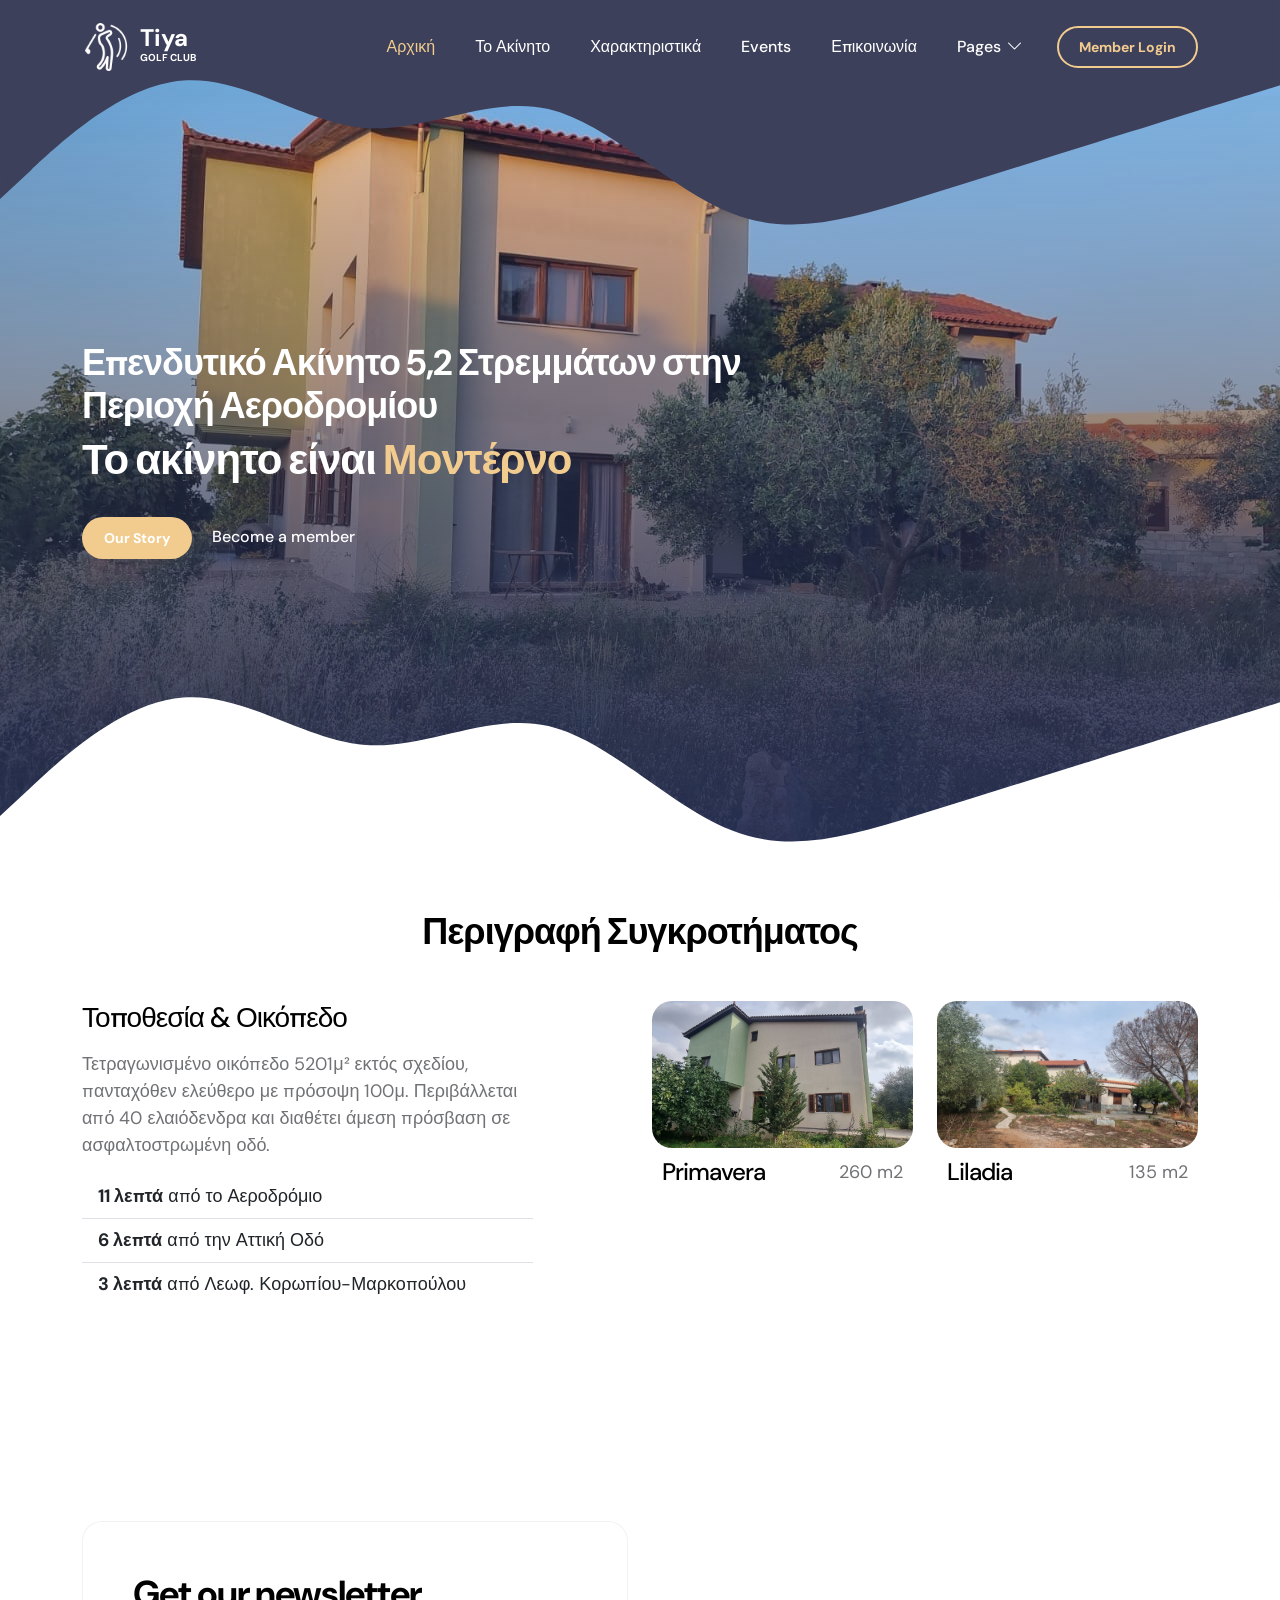
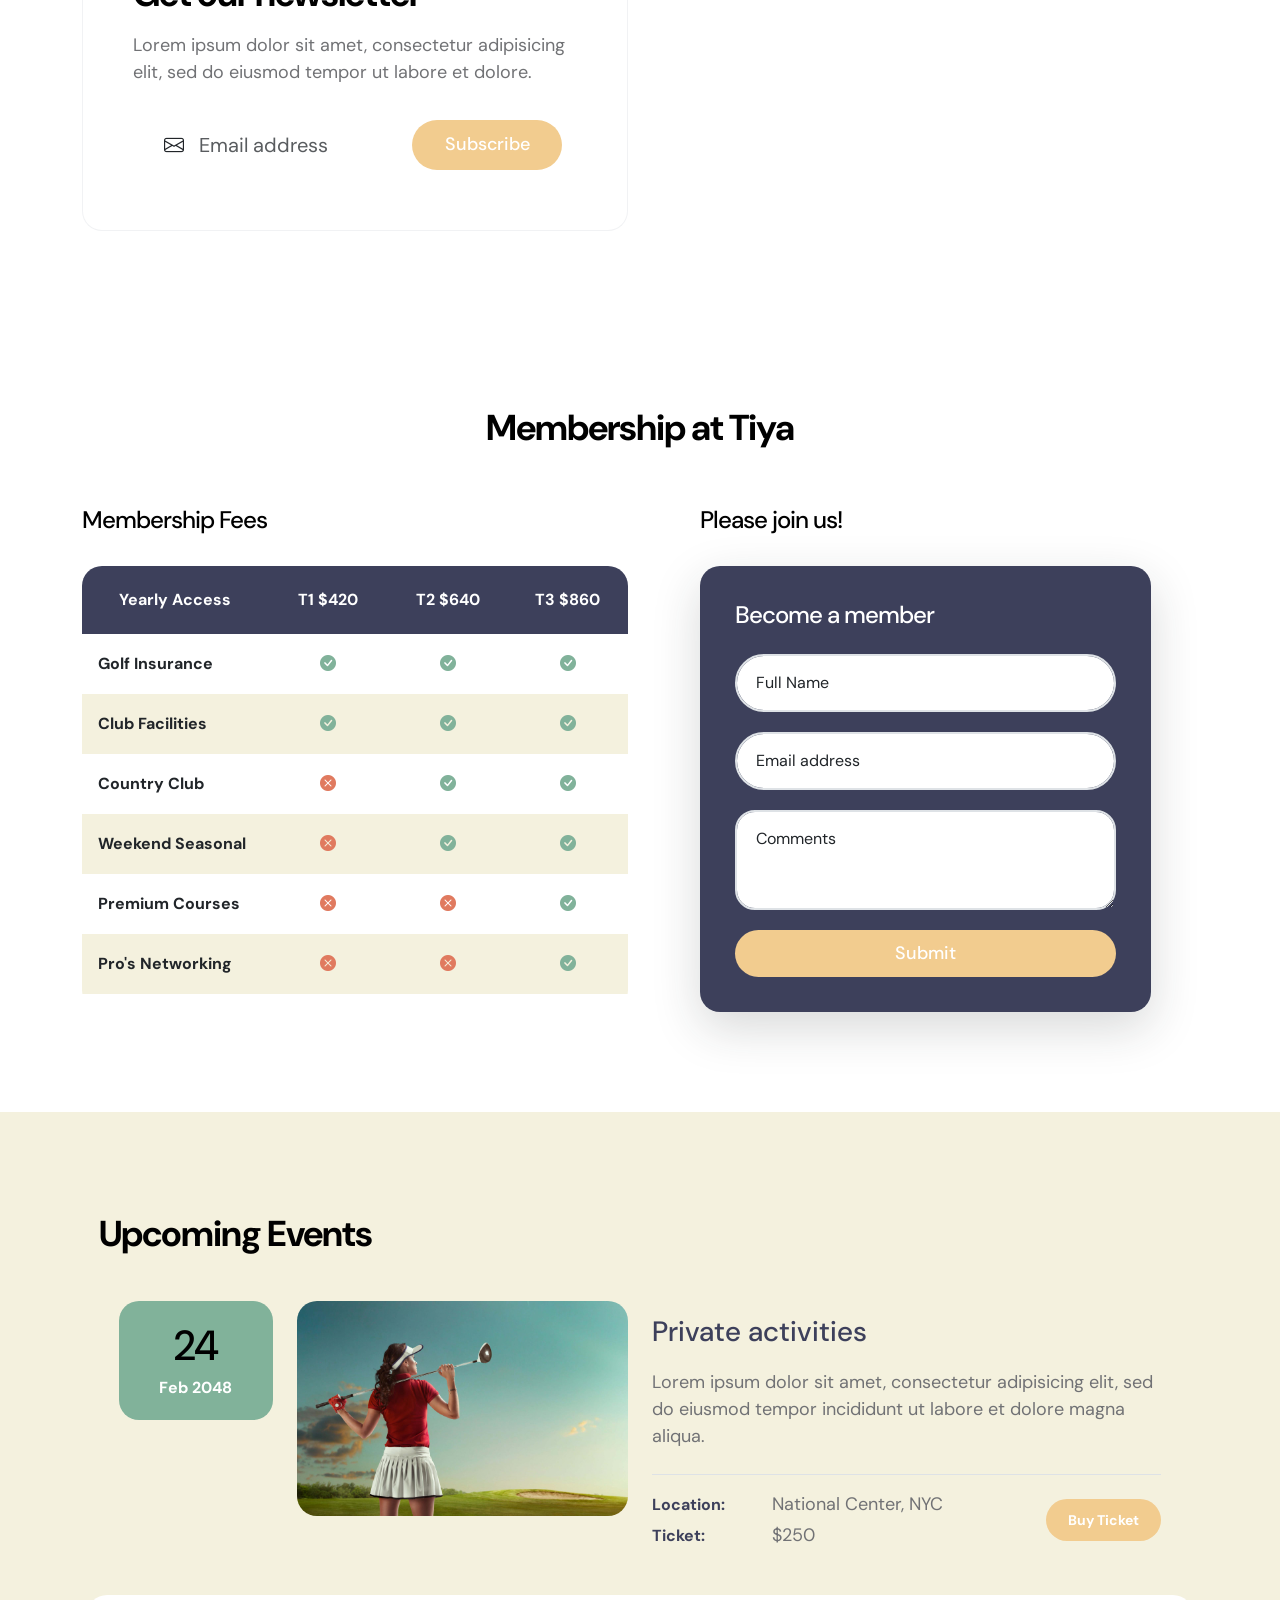
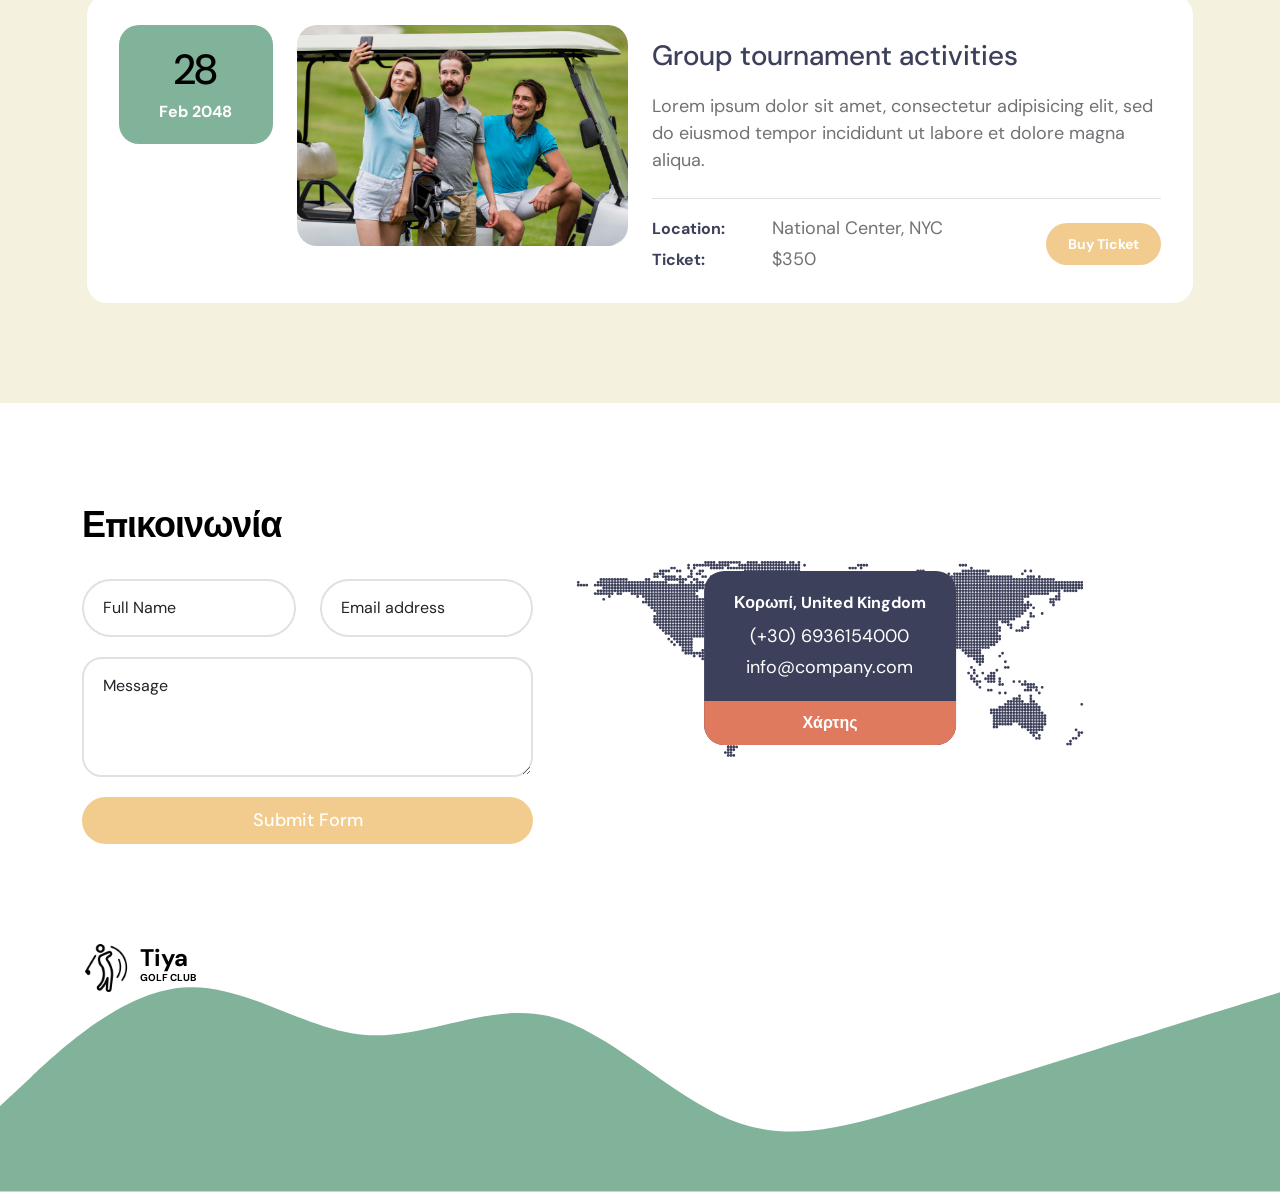
==== commit 875975c0: "second commit" ====
--- a/index.html
+++ b/index.html
@@ -56,15 +56,15 @@
                     <div class="collapse navbar-collapse" id="navbarNav">
                         <ul class="navbar-nav ms-lg-auto">
                             <li class="nav-item">
-                                <a class="nav-link click-scroll" href="#section_1">Home</a>
+                                <a class="nav-link click-scroll" href="#section_1">Αρχική</a>
                             </li>
     
                             <li class="nav-item">
-                                <a class="nav-link click-scroll" href="#section_2">About</a>
+                                <a class="nav-link click-scroll" href="#section_2">Το Ακίνητο</a>
                             </li>
 
                             <li class="nav-item">
-                                <a class="nav-link click-scroll" href="#section_3">Membership</a>
+                                <a class="nav-link click-scroll" href="#section_3">Χαρακτηριστικά</a>
                             </li>
 
                             <li class="nav-item">
@@ -72,7 +72,7 @@
                             </li>
 
                             <li class="nav-item">
-                                <a class="nav-link click-scroll" href="#section_5">Contact Us</a>
+                                <a class="nav-link click-scroll" href="#section_5">Επικοινωνία</a>
                             </li>
 
                             <li class="nav-item dropdown">
@@ -158,15 +158,16 @@
                 <div class="container">
                     <div class="row">
 
-                        <div class="col-lg-6 col-12 mb-5 mb-lg-0">
-                            <h2 class="text-white">Welcome to the club</h2>
+                        <div class="col-lg-8 col-12 mb-5 mb-lg-0">
+                            <h2 class="text-white">Επενδυτικό Ακίνητο 5,2 Στρεμμάτων στην Περιοχή Αεροδρομίου </h2>
 
                             <h1 class="cd-headline rotate-1 text-white mb-4 pb-2">
-                                <span>Tiya is</span>
+                                <span>Το ακίνητο είναι</span>
                                 <span class="cd-words-wrapper">
-                                    <b class="is-visible">Modern</b>
-                                    <b>Creative</b>
-                                    <b>Lifestyle</b>
+                                    <b class="is-visible">Μοντέρνο</b>
+                                    <b>Προνομιακό</b>
+                                    <b>Πολυτελές</b>
+                                    <b>Άρτιο</b>
                                 </span>
                             </h1>
 
@@ -177,11 +178,7 @@
                             </div>
                         </div>
 
-                        <div class="col-lg-6 col-12">
-                            <div class="ratio ratio-16x9">
-                                <iframe width="560" height="315" src="https://www.youtube.com/embed/MGNgbNGOzh8" title="YouTube video player" frameborder="0" allow="accelerometer; autoplay; clipboard-write; encrypted-media; gyroscope; picture-in-picture; web-share" allowfullscreen></iframe>
-                            </div>
-                        </div>
+                        
 
                     </div>
                 </div>
@@ -195,21 +192,24 @@
                     <div class="row">
 
                         <div class="col-lg-12 col-12 text-center">
-                            <h2 class="mb-lg-5 mb-4">About Tiya</h2>
+                            <h2 class="mb-lg-5 mb-4">Περιγραφή Συγκροτήματος</h2>
                         </div>
 
                         <div class="col-lg-5 col-12 me-auto mb-4 mb-lg-0">
-                            <h3 class="mb-3">Tiya Club History</h3>
-
-                            <p><strong>Since 1984</strong>, Tiya is ranked #8 in the top 10 golf courses in the world. Tiya is Bootstrap 5 HTML CSS template for golf clubs. Anyone can modify and use this layout for commercial purposes.</p>
-
-                            <p>Tiya Golf Club is 100% free CSS template provided by TemplateMo website. Please tell your friends about our website. Thank you for visiting.</p>
+                            <h3 class="mb-3">Τοποθεσία & Οικόπεδο</h3>
+
+                             <p>Τετραγωνισμένο οικόπεδο 5201μ² εκτός σχεδίου, πανταχόθεν ελεύθερο με πρόσοψη 100μ. Περιβάλλεται από 40 ελαιόδενδρα και διαθέτει άμεση πρόσβαση σε ασφαλτοστρωμένη οδό.</p>
+                            <ul class="list-group list-group-flush">
+                                <li class="list-group-item"><strong>11 λεπτά</strong> από το Αεροδρόμιο</li>
+                                <li class="list-group-item"><strong>6 λεπτά</strong> από την Αττική Οδό</li>
+                                <li class="list-group-item"><strong>3 λεπτά</strong> από Λεωφ. Κορωπίου-Μαρκοπούλου</li>
+                            </ul>
                         </div>
 
                         <div class="col-lg-3 col-md-6 col-12 mb-4 mb-lg-0 mb-md-0">
                             <div class="member-block">
                                 <div class="member-block-image-wrap">
-                                    <img src="images/members/portrait-young-handsome-businessman-wearing-suit-standing-with-crossed-arms-with-isolated-studio-white-background.jpg" class="member-block-image img-fluid" alt="">
+                                    <img src="images/primavera/1.jpeg" class="member-block-image img-fluid" alt="">
 
                                     <ul class="social-icon">
                                         <li class="social-icon-item">
@@ -223,9 +223,9 @@
                                 </div>
 
                                 <div class="member-block-info d-flex align-items-center">
-                                    <h4>Michael</h4>
-
-                                    <p class="ms-auto">Founder</p>
+                                    <h4>Primavera</h4>
+
+                                    <p class="ms-auto">260 m2</p>
                                 </div>
                             </div>
                         </div>
@@ -233,7 +233,7 @@
                         <div class="col-lg-3 col-md-6 col-12">
                             <div class="member-block">
                                 <div class="member-block-image-wrap">
-                                    <img src="images/members/successful-asian-lady-boss-red-blazer-holding-clipboard-with-documens-pen-working-looking-happy-white-background.jpg" class="member-block-image img-fluid" alt="">
+                                    <img src="images/liladia/1.jpeg" class="member-block-image img-fluid" alt="">
 
                                     <ul class="social-icon">
                                         <li class="social-icon-item">
@@ -246,9 +246,9 @@
                                 </div>
 
                                 <div class="member-block-info d-flex align-items-center">
-                                    <h4>Sandy</h4>
-
-                                    <p class="ms-auto">Co-Founder</p>
+                                    <h4>Liladia</h4>
+
+                                    <p class="ms-auto">135 m2</p>
                                 </div>
                             </div>
                         </div>
@@ -566,7 +566,7 @@
 
                         <div class="col-lg-5 col-12">
                             <form action="#" method="post" class="custom-form contact-form" role="form">
-                                <h2 class="mb-4 pb-2">Contact Tiya</h2>
+                                <h2 class="mb-4 pb-2">Επικοινωνία</h2>
 
                                 <div class="row">
                                     <div class="col-lg-6 col-md-6 col-12">
@@ -602,12 +602,12 @@
                             <div class="contact-info mt-5">
                                 <div class="contact-info-item">
                                     <div class="contact-info-body">
-                                        <strong>London, United Kingdom</strong>
+                                        <strong>Κορωπί, United Kingdom</strong>
 
                                         <p class="mt-2 mb-1">
                                             <a href="tel: 010-020-0340" class="contact-link">
-                                                (020) 
-                                                010-020-0340
+                                                (+30) 
+                                                6936154000
                                             </a>
                                         </p>
 
@@ -619,7 +619,7 @@
                                     </div>
 
                                     <div class="contact-info-footer">
-                                        <a href="#">Directions</a>
+                                        <a href="https://maps.app.goo.gl/pQjghXvGqJmN1Jkq9">Χάρτης</a>
                                     </div>
                                 </div>
 
@@ -646,39 +646,9 @@
                         </a>
                     </div>
 
-                    <div class="col-lg-3 col-12">
-                        <h5 class="site-footer-title mb-4">Join Us</h5>
-
-                        <p class="d-flex border-bottom pb-3 mb-3 me-lg-3">
-                            <span>Mon-Fri</span>
-                            6:00 AM - 6:00 PM
-                        </p>
-
-                        <p class="d-flex me-lg-3">
-                            <span>Sat-Sun</span>
-                            6:30 AM - 8:30 PM
-                        </p>
-                        <br>
-                        <p class="copyright-text">Copyright © 2048 Tiya Golf Club</p>
-                    </div>
-
-                        <div class="col-lg-2 col-12 ms-auto">
-                            <ul class="social-icon mt-lg-5 mt-3 mb-4">
-                                <li class="social-icon-item">
-                                    <a href="#" class="social-icon-link bi-instagram"></a>
-                                </li>
-
-                                <li class="social-icon-item">
-                                    <a href="#" class="social-icon-link bi-twitter"></a>
-                                </li>
-
-                                <li class="social-icon-item">
-                                    <a href="#" class="social-icon-link bi-whatsapp"></a>
-                                </li>
-                            </ul>
-                            <p class="copyright-text">Design: <a rel="nofollow" href="https://templatemo.com" target="_blank">TemplateMo</a>. Distributed by <a href="https://themewagon.com" target="_blank">ThemeWagon</a></p>
-                            
-                        </div>
+                   
+
+                        
 
                 </div>
             </div>
--- a/css/templatemo-tiya-golf-club.css
+++ b/css/templatemo-tiya-golf-club.css
@@ -643,7 +643,7 @@
   HERO        
 -----------------------------------------*/
 .hero-section {
-  background-image: url('../images/anna-rosar-ZxFyVBHMK-c-unsplash.jpg');
+  background-image: url('../images/main.jpeg');
   background-repeat: no-repeat;
   background-size: cover;
   background-position: center;
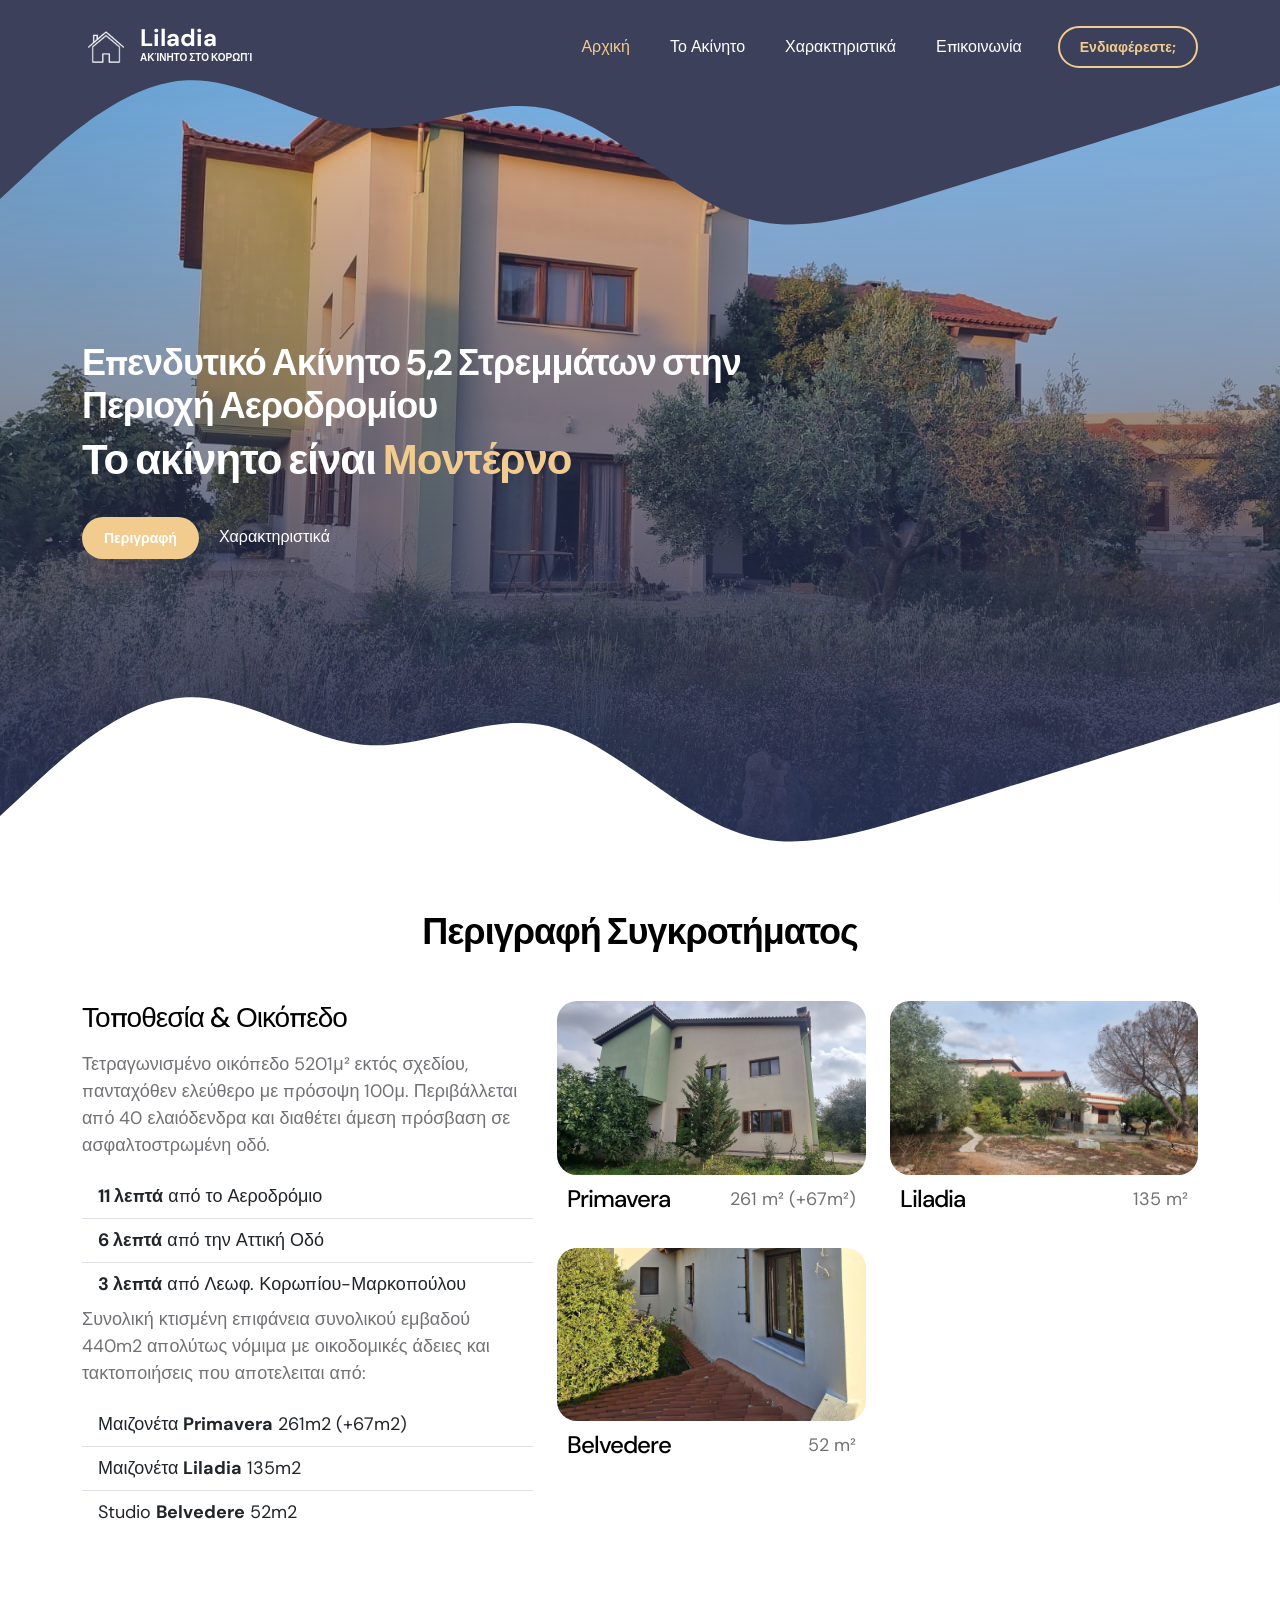
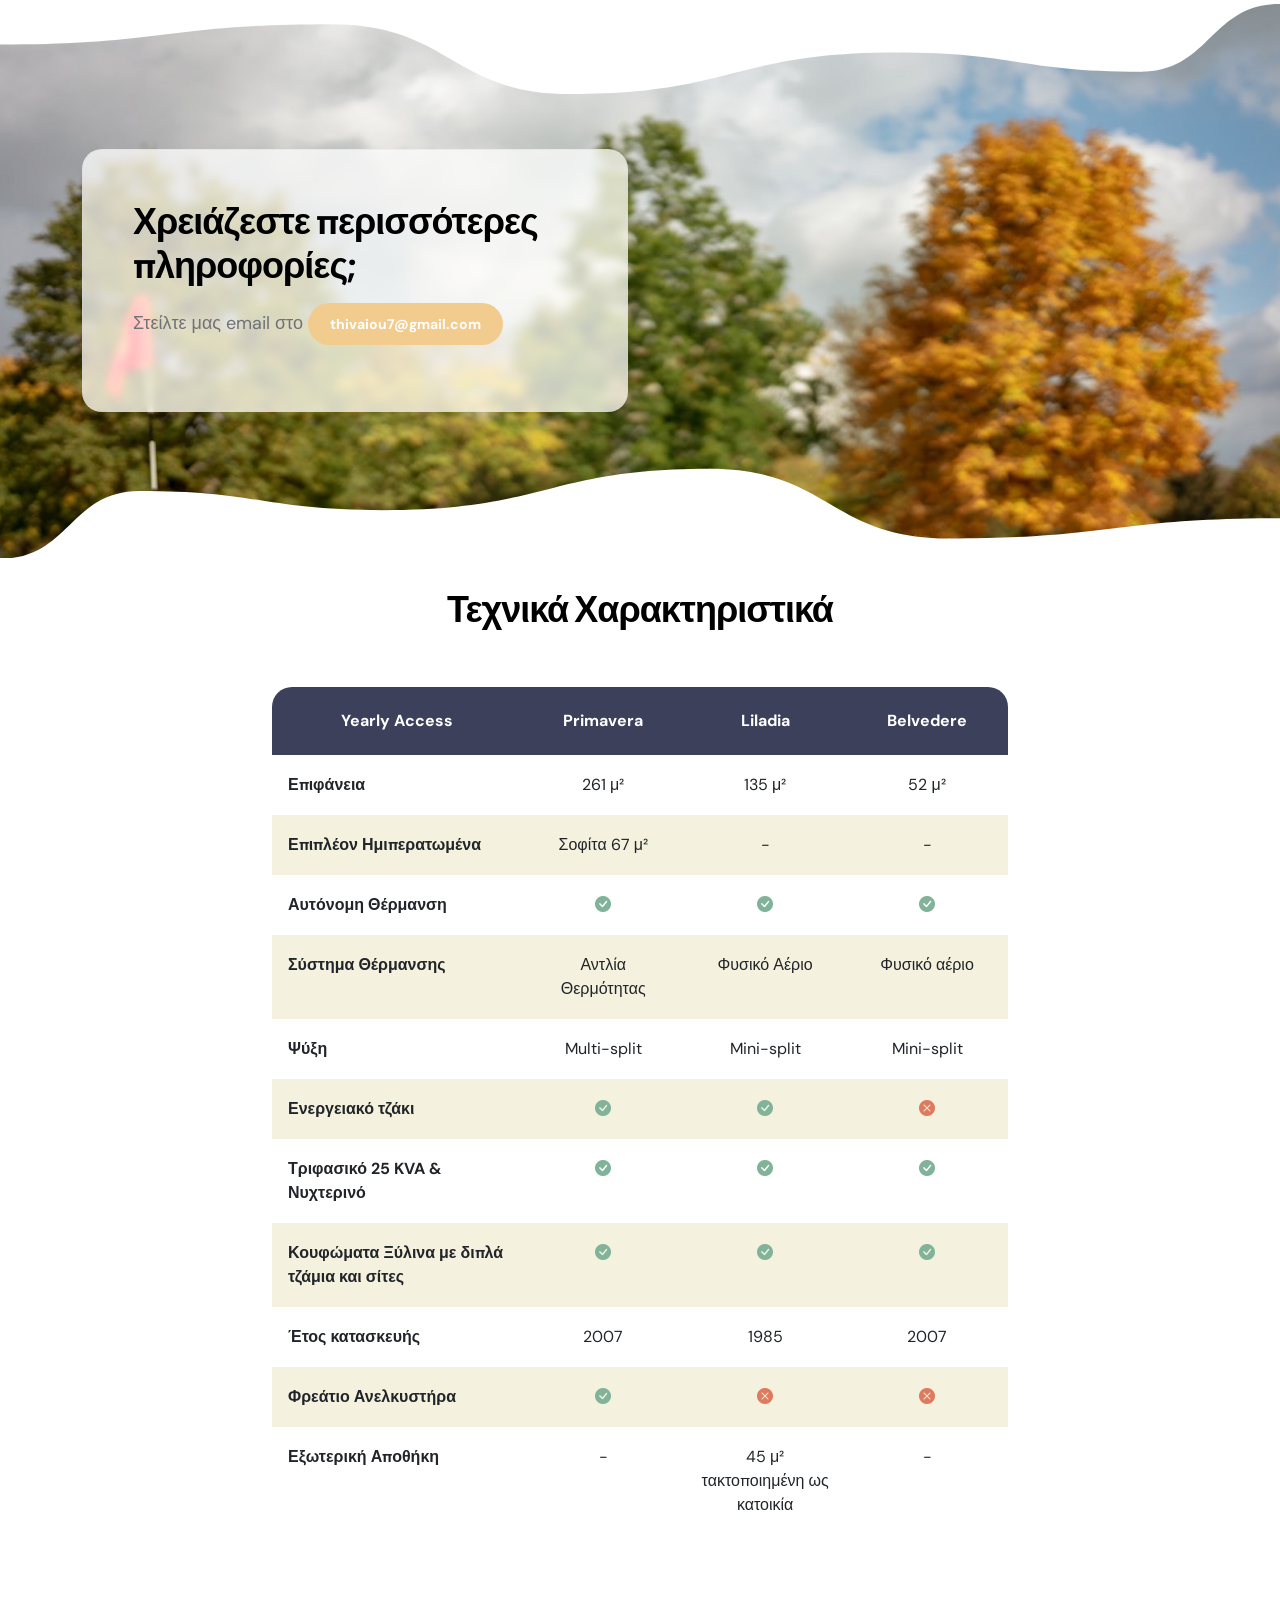
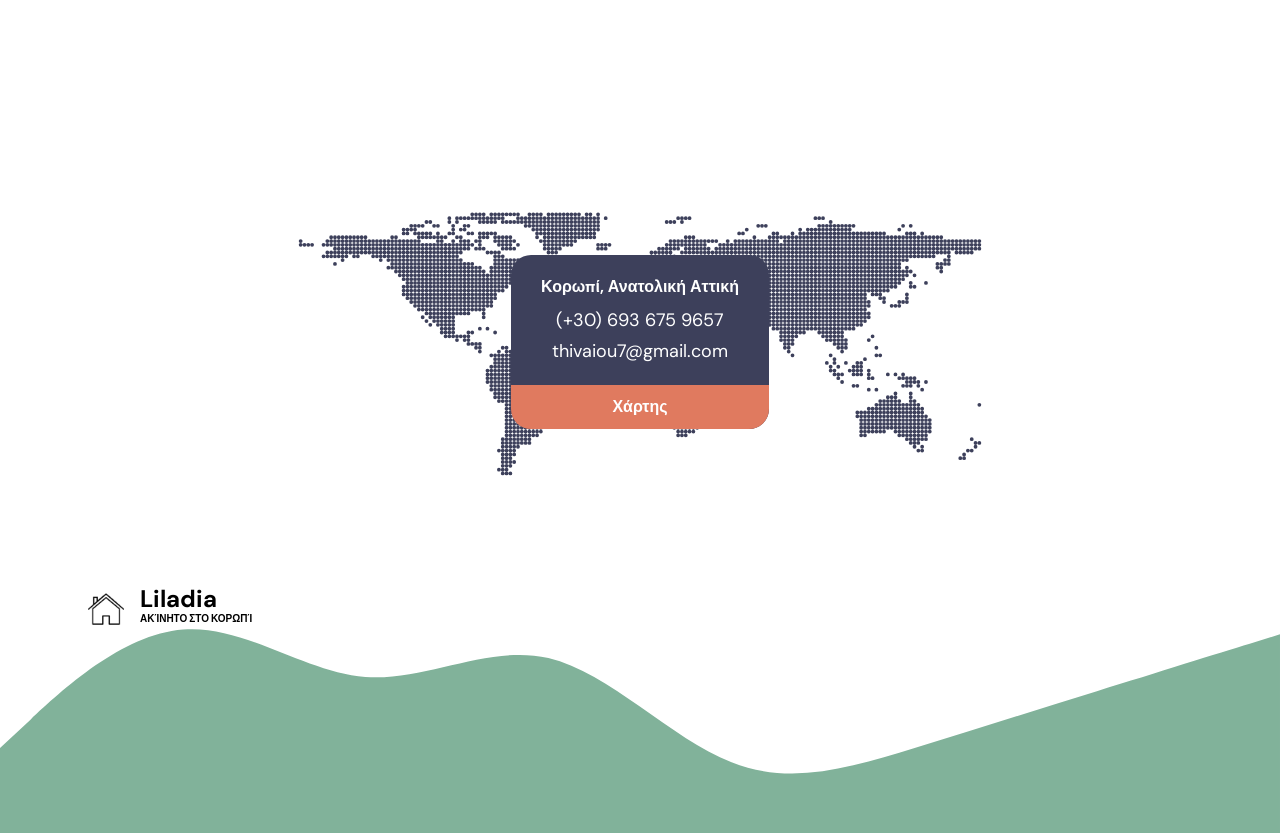
==== commit 6b03a1ac: "third commit" ====
--- a/index.html
+++ b/index.html
@@ -7,7 +7,7 @@
         <meta name="description" content="">
         <meta name="author" content="">
 
-        <title>Tiya Golf Club - Free HTML CSS Template</title>
+        <title>Ακίνητο στο Κορωπί προς Πώληση</title>
 
         <!-- CSS FILES -->                
         <link rel="preconnect" href="https://fonts.googleapis.com">
@@ -38,10 +38,10 @@
             <nav class="navbar navbar-expand-lg">                
                 <div class="container">
                     <a class="navbar-brand d-flex align-items-center" href="index.html">
-                        <img src="images/logo.png" class="navbar-brand-image img-fluid" alt="Tiya Golf Club">
+                        <img src="images/logo2.png" class="navbar-brand-image img-fluid" alt="Tiya Golf Club">
                         <span class="navbar-brand-text">
-                            Tiya
-                            <small>Golf Club</small>
+                            Liladia
+                            <small>Ακίνητο στο Κορωπί</small>
                         </span>
                     </a>
 
@@ -67,27 +67,17 @@
                                 <a class="nav-link click-scroll" href="#section_3">Χαρακτηριστικά</a>
                             </li>
 
-                            <li class="nav-item">
-                                <a class="nav-link click-scroll" href="#section_4">Events</a>
-                            </li>
+                            
 
                             <li class="nav-item">
                                 <a class="nav-link click-scroll" href="#section_5">Επικοινωνία</a>
                             </li>
 
-                            <li class="nav-item dropdown">
-                                <a class="nav-link dropdown-toggle" href="#" id="navbarLightDropdownMenuLink" role="button" data-bs-toggle="dropdown" aria-expanded="false">Pages</a>
-
-                                <ul class="dropdown-menu dropdown-menu-light" aria-labelledby="navbarLightDropdownMenuLink">
-                                    <li><a class="dropdown-item" href="event-listing.html">Event Listing</a></li>
-
-                                    <li><a class="dropdown-item" href="event-detail.html">Event Detail</a></li>
-                                </ul>
-                            </li>
+                            
                         </ul>
 
                         <div class="d-none d-lg-block ms-lg-3">
-                            <a class="btn custom-btn custom-border-btn" data-bs-toggle="offcanvas" href="#offcanvasExample" role="button" aria-controls="offcanvasExample">Member Login</a>
+                            <a class="btn custom-btn custom-border-btn" data-bs-toggle="offcanvas" href="#offcanvasExample" role="button" aria-controls="offcanvasExample">Ενδιαφέρεστε;</a>
                         </div>
                     </div>
                 </div>
@@ -95,54 +85,35 @@
 
             <div class="offcanvas offcanvas-end" data-bs-scroll="true" tabindex="-1" id="offcanvasExample" aria-labelledby="offcanvasExampleLabel">                
                 <div class="offcanvas-header">
-                    <h5 class="offcanvas-title" id="offcanvasExampleLabel">Member Login</h5>
+                    <h5 class="offcanvas-title" id="offcanvasExampleLabel">Επικοινωνία</h5>
                     
                     <button type="button" class="btn-close" data-bs-dismiss="offcanvas" aria-label="Close"></button>
                 </div>
                 
                 <div class="offcanvas-body d-flex flex-column">
-                    <form class="custom-form member-login-form" action="#" method="post" role="form">
+                   
 
                         <div class="member-login-form-body">
                             <div class="mb-4">
-                                <label class="form-label mb-2" for="member-login-number">Membership No.</label>
-
-                                <input type="text" name="member-login-number" id="member-login-number" class="form-control" placeholder="11002560" required>
-                            </div>
+                                <label class="form-label mb-2" for="member-login-number">Τηλέφωνο</label>
+<p><a href="tel: +30 693 675 9657" class="contact-link">
+                            	+30 693 675 9657
+                            </a></p>
+                                 </div>
 
                             <div class="mb-4">
-                                <label class="form-label mb-2" for="member-login-password">Password</label>
-
-                                <input type="password" name="member-login-password" id="member-login-password" pattern="[0-9a-zA-Z]{4,10}" class="form-control" placeholder="Password" required="">
-                            </div>
-
-                            <div class="form-check mb-4">
-                                <input class="form-check-input" type="checkbox" value="" id="flexCheckDefault">
-                              
-                                <label class="form-check-label" for="flexCheckDefault">
-                                    Remember me
-                                </label>
-                            </div>
-
-                            <div class="col-lg-5 col-md-7 col-8 mx-auto">
-                                <button type="submit" class="form-control">Login</button>
-                            </div>
-
-                            <div class="text-center my-4">
-                                <a href="#">Forgotten password?</a>
-                            </div>
-                        </div>
-                    </form>
-
-                    <div class="mt-auto mb-5">
-                        <p>
-                            <strong class="text-white me-3">Any Questions?</strong>
-
-                            <a href="tel: 010-020-0340" class="contact-link">
-                            	010-020-0340
-                            </a>
-                        </p>
-                    </div>
+                                <label class="form-label mb-2" for="member-login-password">Email</label>
+
+                               <p> <a href="mailto:thivaiou7@gmail.com?subject=Πληρφορίες για το ακίνητο της οδού Ειρήνης στο Κορωπί" class="">thivaiou7@gmail.com</a></p>
+   </div>
+
+                            
+
+                           
+                        </div>
+                    
+
+                
                 </div>
 
                 <svg xmlns="http://www.w3.org/2000/svg" viewBox="0 0 1440 320"><path fill="#3D405B" fill-opacity="1" d="M0,224L34.3,192C68.6,160,137,96,206,90.7C274.3,85,343,139,411,144C480,149,549,107,617,122.7C685.7,139,754,213,823,240C891.4,267,960,245,1029,224C1097.1,203,1166,181,1234,160C1302.9,139,1371,117,1406,106.7L1440,96L1440,320L1405.7,320C1371.4,320,1303,320,1234,320C1165.7,320,1097,320,1029,320C960,320,891,320,823,320C754.3,320,686,320,617,320C548.6,320,480,320,411,320C342.9,320,274,320,206,320C137.1,320,69,320,34,320L0,320Z"></path></svg>
@@ -172,9 +143,9 @@
                             </h1>
 
                             <div class="custom-btn-group">
-                                <a href="#section_2" class="btn custom-btn smoothscroll me-3">Our Story</a>
-
-                                <a href="#section_3" class="link smoothscroll">Become a member</a>
+                                <a href="#section_2" class="btn custom-btn smoothscroll me-3">Περιγραφή</a>
+
+                                <a href="#section_3" class="link smoothscroll">Χαρακτηριστικά</a>
                             </div>
                         </div>
 
@@ -187,98 +158,100 @@
             </section>
 
 
-            <section class="about-section section-padding" id="section_2">
+ 
+
+<section class="about-section section-padding" id="section_2">
+    <div class="container">
+        <div class="row">
+
+            <div class="col-lg-12 col-12 text-center">
+                <h2 class="mb-lg-5 mb-4">Περιγραφή Συγκροτήματος</h2>
+            </div>
+
+            <div class="col-lg-5 col-12 mb-4 mb-lg-0">
+                <h3 class="mb-3">Τοποθεσία & Οικόπεδο</h3>
+                <p>Τετραγωνισμένο οικόπεδο 5201μ² εκτός σχεδίου, πανταχόθεν ελεύθερο με πρόσοψη 100μ. Περιβάλλεται από 40 ελαιόδενδρα και διαθέτει άμεση πρόσβαση σε ασφαλτοστρωμένη οδό.</p>
+                 <ul class="list-group list-group-flush">
+                    <li class="list-group-item"><strong>11 λεπτά</strong> από το Αεροδρόμιο</li>
+                    <li class="list-group-item"><strong>6 λεπτά</strong> από την Αττική Οδό</li>
+                    <li class="list-group-item"><strong>3 λεπτά</strong> από Λεωφ. Κορωπίου-Μαρκοπούλου</li>
+                </ul>
+                
+                <p>Συνολική κτισμένη επιφάνεια συνολικού εμβαδού 440m2 απολύτως νόμιμα με οικοδομικές άδειες και τακτοποιήσεις που αποτελειται από:</p>
+<ul class="list-group list-group-flush">
+    <li class="list-group-item">Μαιζονέτα <strong>Primavera</strong>	261m2 (+67m2)</li>
+    <li class="list-group-item">Μαιζονέτα <strong>Liladia</strong>	135m2</li>
+<li class="list-group-item">Studio  <strong>Belvedere</strong>	52m2</li>
+</ul>
+
+               
+            </div>
+
+            <div class="col-lg-7 col-12">
+                <div class="row">
+                    
+                    <div class="col-md-6 col-12 mb-4">
+                        <div class="member-block">
+                            <div class="member-block-image-wrap">
+                                <img src="images/primavera/1.jpeg" class="member-block-image img-fluid" alt="Primavera">
+                                <ul class="social-icon">
+                                    <li class="social-icon-item"><a href="#" class="social-icon-link bi-whatsapp"></a></li>
+                                </ul>
+                            </div>
+                            <div class="member-block-info d-flex align-items-center">
+                                <h4>Primavera</h4>
+                                <p class="ms-auto">261 m² (+67m²)</p>
+                            </div>
+                        </div>
+                    </div>
+
+                    <div class="col-md-6 col-12 mb-4">
+                        <div class="member-block">
+                            <div class="member-block-image-wrap">
+                                <img src="images/liladia/1.jpeg" class="member-block-image img-fluid" alt="Liladia">
+                                <ul class="social-icon">
+                                    <li class="social-icon-item"><a href="#" class="social-icon-link bi-linkedin"></a></li>
+                                </ul>
+                            </div>
+                            <div class="member-block-info d-flex align-items-center">
+                                <h4>Liladia</h4>
+                                <p class="ms-auto">135 m²</p>
+                            </div>
+                        </div>
+                    </div>
+
+                    <div class="col-md-6 col-12 mb-4">
+                        <div class="member-block">
+                            <div class="member-block-image-wrap">
+                                <img src="images/belvedere/1.jpeg" class="member-block-image img-fluid" alt="Liladia">
+                                <ul class="social-icon">
+                                    <li class="social-icon-item"><a href="#" class="social-icon-link bi-linkedin"></a></li>
+                                </ul>
+                            </div>
+                            <div class="member-block-info d-flex align-items-center">
+                                <h4>Belvedere</h4>
+                                <p class="ms-auto">52 m²</p>
+                            </div>
+                        </div>
+                    </div>
+
+                </div> </div> </div>
+    </div>
+</section>
+            <section class="section-bg-image">
+                <svg viewBox="0 0 1265 144" xmlns="http://www.w3.org/2000/svg" xmlns:xlink="http://www.w3.org/1999/xlink"><path fill="rgba(255, 255, 255, 1)" d="M 0 40 C 164 40 164 20 328 20 L 328 20 L 328 0 L 0 0 Z" stroke-width="0"></path> <path fill="rgba(255, 255, 255, 1)" d="M 327 20 C 445.5 20 445.5 89 564 89 L 564 89 L 564 0 L 327 0 Z" stroke-width="0"></path> <path fill="rgba(255, 255, 255, 1)" d="M 563 89 C 724.5 89 724.5 48 886 48 L 886 48 L 886 0 L 563 0 Z" stroke-width="0"></path><path fill="rgba(255, 255, 255, 1)" d="M 885 48 C 1006.5 48 1006.5 67 1128 67 L 1128 67 L 1128 0 L 885 0 Z" stroke-width="0"></path><path fill="rgba(255, 255, 255, 1)" d="M 1127 67 C 1196 67 1196 0 1265 0 L 1265 0 L 1265 0 L 1127 0 Z" stroke-width="0"></path></svg>
+
                 <div class="container">
                     <div class="row">
 
-                        <div class="col-lg-12 col-12 text-center">
-                            <h2 class="mb-lg-5 mb-4">Περιγραφή Συγκροτήματος</h2>
-                        </div>
-
-                        <div class="col-lg-5 col-12 me-auto mb-4 mb-lg-0">
-                            <h3 class="mb-3">Τοποθεσία & Οικόπεδο</h3>
-
-                             <p>Τετραγωνισμένο οικόπεδο 5201μ² εκτός σχεδίου, πανταχόθεν ελεύθερο με πρόσοψη 100μ. Περιβάλλεται από 40 ελαιόδενδρα και διαθέτει άμεση πρόσβαση σε ασφαλτοστρωμένη οδό.</p>
-                            <ul class="list-group list-group-flush">
-                                <li class="list-group-item"><strong>11 λεπτά</strong> από το Αεροδρόμιο</li>
-                                <li class="list-group-item"><strong>6 λεπτά</strong> από την Αττική Οδό</li>
-                                <li class="list-group-item"><strong>3 λεπτά</strong> από Λεωφ. Κορωπίου-Μαρκοπούλου</li>
-                            </ul>
-                        </div>
-
-                        <div class="col-lg-3 col-md-6 col-12 mb-4 mb-lg-0 mb-md-0">
-                            <div class="member-block">
-                                <div class="member-block-image-wrap">
-                                    <img src="images/primavera/1.jpeg" class="member-block-image img-fluid" alt="">
-
-                                    <ul class="social-icon">
-                                        <li class="social-icon-item">
-                                            <a href="#" class="social-icon-link bi-twitter"></a>
-                                        </li>
-
-                                        <li class="social-icon-item">
-                                            <a href="#" class="social-icon-link bi-whatsapp"></a>
-                                        </li>
-                                    </ul>
-                                </div>
-
-                                <div class="member-block-info d-flex align-items-center">
-                                    <h4>Primavera</h4>
-
-                                    <p class="ms-auto">260 m2</p>
-                                </div>
-                            </div>
-                        </div>
-
-                        <div class="col-lg-3 col-md-6 col-12">
-                            <div class="member-block">
-                                <div class="member-block-image-wrap">
-                                    <img src="images/liladia/1.jpeg" class="member-block-image img-fluid" alt="">
-
-                                    <ul class="social-icon">
-                                        <li class="social-icon-item">
-                                            <a href="#" class="social-icon-link bi-linkedin"></a>
-                                        </li>
-                                        <li class="social-icon-item">
-                                            <a href="#" class="social-icon-link bi-twitter"></a>
-                                        </li>
-                                    </ul>
-                                </div>
-
-                                <div class="member-block-info d-flex align-items-center">
-                                    <h4>Liladia</h4>
-
-                                    <p class="ms-auto">135 m2</p>
-                                </div>
-                            </div>
-                        </div>
-
-                    </div>
-                </div>
-            </section>
-
-
-            <section class="section-bg-image">
-                <svg viewBox="0 0 1265 144" xmlns="http://www.w3.org/2000/svg" xmlns:xlink="http://www.w3.org/1999/xlink"><path fill="rgba(255, 255, 255, 1)" d="M 0 40 C 164 40 164 20 328 20 L 328 20 L 328 0 L 0 0 Z" stroke-width="0"></path> <path fill="rgba(255, 255, 255, 1)" d="M 327 20 C 445.5 20 445.5 89 564 89 L 564 89 L 564 0 L 327 0 Z" stroke-width="0"></path> <path fill="rgba(255, 255, 255, 1)" d="M 563 89 C 724.5 89 724.5 48 886 48 L 886 48 L 886 0 L 563 0 Z" stroke-width="0"></path><path fill="rgba(255, 255, 255, 1)" d="M 885 48 C 1006.5 48 1006.5 67 1128 67 L 1128 67 L 1128 0 L 885 0 Z" stroke-width="0"></path><path fill="rgba(255, 255, 255, 1)" d="M 1127 67 C 1196 67 1196 0 1265 0 L 1265 0 L 1265 0 L 1127 0 Z" stroke-width="0"></path></svg>
-
-                <div class="container">
-                    <div class="row">
-
                         <div class="col-lg-6 col-12">
                             <div class="section-bg-image-block">
-                                <h2 class="mb-lg-3">Get our newsletter</h2>
-
-                                <p>Lorem ipsum dolor sit amet, consectetur adipisicing elit, sed do eiusmod tempor ut labore et dolore.</p>
-
-                                <form action="#" method="get" class="custom-form mt-lg-4 mt-2" role="form">
-                                    <div class="input-group input-group-lg">
-                                        <span class="input-group-text bi-envelope" id="basic-addon1"></span>
-
-                                        <input type="email" name="email" id="email" pattern="[^ @]*@[^ @]*" class="form-control" placeholder="Email address" required="">
-
-                                        <button type="submit" class="form-control">Subscribe</button>
-                                    </div>
-                                </form>
+                                <h2 class="mb-lg-3">Χρειάζεστε περισσότερες πληροφορίες;</h2>
+
+                                <p>Στείλτε μας email στο 
+                                 <a href="mailto:thivaiou7@gmail.com?subject=Πληρφορίες για το ακίνητο της οδού Ειρήνης στο Κορωπί" class="btn custom-btn smoothscroll me-3">thivaiou7@gmail.com</a></p>
+
+                               
                             </div>
                         </div>
 
@@ -294,11 +267,10 @@
                     <div class="row">
 
                         <div class="col-lg-12 col-12 text-center mx-auto mb-lg-5 mb-4">
-                            <h2><span>Membership</span> at Tiya</h2>
-                        </div>
-
-                        <div class="col-lg-6 col-12 mb-3 mb-lg-0">
-                            <h4 class="mb-4 pb-lg-2">Membership Fees</h4>
+                            <h2><span>Τεχνικά Χαρακτηριστικά</span> </h2>
+                        </div>
+
+                       <div class="col-lg-8 col-12 mx-auto">
 
                             <div class="table-responsive">
                                 <table class="table text-center">
@@ -306,88 +278,119 @@
                                         <tr>
                                             <th style="width: 34%;">Yearly Access</th>
                                             
-                                            <th style="width: 22%;">T1 $420</th>
-                                            
-                                            <th style="width: 22%;">T2 $640</th>
-                                            
-                                            <th style="width: 22%;">T3 $860</th>
+                                            <th style="width: 22%;">Primavera</th>
+                                            
+                                            <th style="width: 22%;">Liladia</th>
+                                            
+                                            <th style="width: 22%;">Belvedere</th>
                                         </tr>
                                     </thead>
 
                                     <tbody>
                                         <tr>
-                                            <th scope="row" class="text-start">Golf Insurance</th>
-                                            
-                                            <td>
-                                                <i class="bi-check-circle-fill"></i>
-                                            </td>
-                                            
-                                            <td>
-                                                <i class="bi-check-circle-fill"></i>
-                                            </td>
-                                            
-                                            <td>
-                                                <i class="bi-check-circle-fill"></i>
-                                            </td>
-                                        </tr>
-
-                                        <tr>
-                                            <th scope="row" class="text-start">Club Facilities</th>
-
-                                            <td>
-                                                <i class="bi-check-circle-fill"></i>
-                                            </td>
-
-                                            <td>
-                                                <i class="bi-check-circle-fill"></i>
-                                            </td>
-
-                                            <td>
-                                                <i class="bi-check-circle-fill"></i>
-                                            </td>
-                                        </tr>
-
-                                        <tr>
-                                            <th scope="row" class="text-start">Country Club</th>
+                                            <th scope="row" class="text-start">Επιφάνεια</th>
+                                            
+                                            <td>
+                                                261 μ²
+                                            </td>
+                                            
+                                            <td>
+                                                135 μ²
+                                            </td>
+                                            
+                                            <td>
+                                                52 μ²
+                                            </td>
+                                        </tr>
+                                        <tr>
+                                            <th scope="row" class="text-start">Επιπλέον Ημιπερατωμένα</th>
+                                            
+                                            <td>
+                                                Σοφίτα 67 μ²
+                                            </td>
+                                            
+                                            <td>
+                                                -
+                                            </td>
+                                            
+                                            <td>
+                                                -
+                                            </td>
+                                        </tr>
+
+
+                                        <tr>
+                                            <th scope="row" class="text-start">Αυτόνομη Θέρμανση</th>
+
+                                            <td>
+                                                <i class="bi-check-circle-fill"></i>
+                                            </td>
+
+                                            <td>
+                                                <i class="bi-check-circle-fill"></i>
+                                            </td>
+
+                                            <td>
+                                                <i class="bi-check-circle-fill"></i>
+                                            </td>
+                                        </tr>
+
+                                        <tr>
+                                            <th scope="row" class="text-start">Σύστημα Θέρμανσης</th>
+
+                                            <td>
+                                                Αντλία Θερμότητας
+                                            </td>
+
+                                            <td>
+                                                Φυσικό Αέριο
+                                            </td>
+
+                                            <td>
+                                                Φυσικό αέριο
+                                            </td>
+                                        </tr>
+
+                                        <tr>
+                                            <th scope="row" class="text-start">Ψύξη</th>
+
+                                            <td>
+                                                Multi-split
+                                            </td>
+
+                                            <td>
+                                                Mini-split
+                                            </td>
+
+                                            <td>
+                                                Mini-split
+                                            </td>
+                                        </tr>
+                                        <tr>
+                                            <th scope="row" class="text-start">Ενεργειακό τζάκι</th>
+
+                                            <td>
+                                                <i class="bi-check-circle-fill"></i>
+                                            </td>
+
+                                            <td>
+                                                <i class="bi-check-circle-fill"></i>
+                                            </td>
 
                                             <td>
                                                 <i class="bi-x-circle-fill"></i>
                                             </td>
-
-                                            <td>
-                                                <i class="bi-check-circle-fill"></i>
-                                            </td>
-
-                                            <td>
-                                                <i class="bi-check-circle-fill"></i>
-                                            </td>
-                                        </tr>
-
-                                        <tr>
-                                            <th scope="row" class="text-start">Weekend Seasonal</th>
-
-                                            <td>
-                                                <i class="bi-x-circle-fill"></i>
-                                            </td>
-
-                                            <td>
-                                                <i class="bi-check-circle-fill"></i>
-                                            </td>
-
-                                            <td>
-                                                <i class="bi-check-circle-fill"></i>
-                                            </td>
-                                        </tr>
-
-                                        <tr>
-                                            <th scope="row" class="text-start">Premium Courses</th>
-
-                                            <td>
-                                                <i class="bi-x-circle-fill"></i>
-                                            </td>
-
-                                            <td>
-                                                <i class="bi-x-circle-fill"></i>
+                                        </tr>
+
+                                        <tr>
+                                            <th scope="row" class="text-start">Τριφασικό 25 KVA & Νυχτερινό</th>
+
+                                            <td>
+                                                <i class="bi-check-circle-fill"></i>
+                                            </td>
+
+                                            <td>
+                                                <i class="bi-check-circle-fill"></i>
                                             </td>
 
                                             <td>
@@ -396,18 +399,65 @@
                                         </tr>
                                         
                                         <tr>
-                                            <th scope="row" class="text-start">Pro's Networking</th>
-
-                                            <td>
-                                                <i class="bi-x-circle-fill"></i>
-                                            </td>
-
-                                            <td>
-                                                <i class="bi-x-circle-fill"></i>
-                                            </td>
-
-                                            <td>
-                                                <i class="bi-check-circle-fill"></i>
+                                            <th scope="row" class="text-start">Κουφώματα Ξύλινα με διπλά τζάμια και σίτες</th>
+
+                                            <td>
+                                                <i class="bi-check-circle-fill"></i>
+                                            </td>
+
+                                            <td>
+                                                <i class="bi-check-circle-fill"></i>
+                                            </td>
+
+                                            <td>
+                                                <i class="bi-check-circle-fill"></i>
+                                            </td>
+                                        </tr>
+                                        <tr>
+                                            <th scope="row" class="text-start">Έτος κατασκευής</th>
+
+                                            <td>
+                                                2007
+                                            </td>
+
+                                            <td>
+                                                1985
+                                            </td>
+
+                                            <td>
+                                                2007
+                                            </td>
+                                        </tr>
+
+                                        <tr>
+                                            <th scope="row" class="text-start">Φρεάτιο Ανελκυστήρα</th>
+
+                                            <td>
+                                                 <i class="bi-check-circle-fill"></i>
+                                            </td>
+
+                                            <td>
+                                                 <i class="bi-x-circle-fill"></i>
+                                            </td>
+
+                                            <td>
+                                                 <i class="bi-x-circle-fill"></i>
+                                            </td>
+                                        </tr>
+
+                                        <tr>
+                                            <th scope="row" class="text-start">Εξωτερική Αποθήκη </th>
+
+                                            <td>
+                                                -
+                                            </td>
+
+                                            <td>
+                                                45 μ² τακτοποιημένη ως κατοικία
+                                            </td>
+
+                                            <td>
+                                                -
                                             </td>
                                         </tr>
                                         
@@ -416,204 +466,37 @@
                             </div>
                         </div>
 
-                        <div class="col-lg-5 col-12 mx-auto">
-                        <h4 class="mb-4 pb-lg-2">Please join us!</h4>
-                            <form action="#" method="post" class="custom-form membership-form shadow-lg" role="form">
-                                <h4 class="text-white mb-4">Become a member</h4>
-
-                                    <div class="form-floating">
-                                        <input type="text" name="full-name" id="full-name" class="form-control" placeholder="Full Name" required="">
-                                        
-                                        <label for="floatingInput">Full Name</label>
-                                    </div>
-
-                                    <div class="form-floating">
-                                        <input type="email" name="email" id="email" pattern="[^ @]*@[^ @]*" class="form-control" placeholder="Email address" required="">
-                                        
-                                        <label for="floatingInput">Email address</label>
-                                    </div>
-
-                                    <div class="form-floating">
-                                        <textarea class="form-control" id="message" name="message" placeholder="Describe message here"></textarea>
-                                        
-                                        <label for="floatingTextarea"> Comments</label>
-                                    </div>
-
-                                    <button type="submit" class="form-control">Submit</button>
-                                </div>
-                            </form>
-                        </div>
+                        
 
                     </div>
                 </div>
             </section>
 
 
-            <section class="events-section section-bg section-padding" id="section_4">
-                <div class="container">
-                    <div class="row">
-
-                        <div class="col-lg-12 col-12">
-                            <h2 class="mb-lg-3">Upcoming Events</h2>
-                        </div>
-
-                        <div class="row custom-block mb-3">
-                            <div class="col-lg-2 col-md-4 col-12 order-2 order-md-0 order-lg-0">
-                                <div class="custom-block-date-wrap d-flex d-lg-block d-md-block align-items-center mt-3 mt-lg-0 mt-md-0">
-                                    <h6 class="custom-block-date mb-lg-1 mb-0 me-3 me-lg-0 me-md-0">24</h6>
-                                    
-                                    <strong class="text-white">Feb 2048</strong>
-                                </div>
-                            </div>
-
-                            <div class="col-lg-4 col-md-8 col-12 order-1 order-lg-0">
-                                <div class="custom-block-image-wrap">
-                                    <a href="event-detail.html">
-                                        <img src="images/professional-golf-player.jpg" class="custom-block-image img-fluid" alt="">
-
-                                        <i class="custom-block-icon bi-link"></i>
-                                    </a>
-                                </div>
-                            </div>
-
-                            <div class="col-lg-6 col-12 order-3 order-lg-0">
-                                <div class="custom-block-info mt-2 mt-lg-0">
-                                    <a href="event-detail.html" class="events-title mb-3">Private activities</a>
-
-                                    <p class="mb-0">Lorem ipsum dolor sit amet, consectetur adipisicing elit, sed do eiusmod tempor incididunt ut labore et dolore magna aliqua.</p>
-
-                                    <div class="d-flex flex-wrap border-top mt-4 pt-3">
-
-                                        <div class="mb-4 mb-lg-0">
-                                            <div class="d-flex flex-wrap align-items-center mb-1">
-                                                <span class="custom-block-span">Location:</span>
-
-                                                <p class="mb-0">National Center, NYC</p>
-                                            </div>
-
-                                            <div class="d-flex flex-wrap align-items-center">
-                                                <span class="custom-block-span">Ticket:</span>
-
-                                                <p class="mb-0">$250</p>
-                                            </div>
-                                        </div>
-
-                                        <div class="d-flex align-items-center ms-lg-auto">
-                                            <a href="event-detail.html" class="btn custom-btn">Buy Ticket</a>
-                                        </div>
-                                    </div>
-                                </div>
-                            </div>
-                        </div>
-
-                        <div class="row custom-block custom-block-bg">
-                            <div class="col-lg-2 col-md-4 col-12 order-2 order-md-0 order-lg-0">
-                                <div class="custom-block-date-wrap d-flex d-lg-block d-md-block align-items-center mt-3 mt-lg-0 mt-md-0">
-                                    <h6 class="custom-block-date mb-lg-1 mb-0 me-3 me-lg-0 me-md-0">28</h6>
-                                    
-                                    <strong class="text-white">Feb 2048</strong>
-                                </div>
-                            </div>
-
-                            <div class="col-lg-4 col-md-8 col-12 order-1 order-lg-0">
-                                <div class="custom-block-image-wrap">
-                                    <a href="event-detail.html">
-                                        <img src="images/girl-taking-selfie-with-friends-golf-field.jpg" class="custom-block-image img-fluid" alt="">
-
-                                        <i class="custom-block-icon bi-link"></i>
-                                    </a>
-                                </div>
-                            </div>
-
-                            <div class="col-lg-6 col-12 order-3 order-lg-0">
-                                <div class="custom-block-info mt-2 mt-lg-0">
-                                    <a href="event-detail.html" class="events-title mb-3">Group tournament activities</a>
-
-                                    <p class="mb-0">Lorem ipsum dolor sit amet, consectetur adipisicing elit, sed do eiusmod tempor incididunt ut labore et dolore magna aliqua.</p>
-
-                                    <div class="d-flex flex-wrap border-top mt-4 pt-3">
-
-                                        <div class="mb-4 mb-lg-0">
-                                            <div class="d-flex flex-wrap align-items-center mb-1">
-                                                <span class="custom-block-span">Location:</span>
-
-                                                <p class="mb-0">National Center, NYC</p>
-                                            </div>
-
-                                            <div class="d-flex flex-wrap align-items-center">
-                                                <span class="custom-block-span">Ticket:</span>
-
-                                                <p class="mb-0">$350</p>
-                                            </div>
-                                        </div>
-
-                                        <div class="d-flex align-items-center ms-lg-auto">
-                                            <a href="event-detail.html" class="btn custom-btn">Buy Ticket</a>
-                                        </div>
-                                    </div>
-                                </div>
-                            </div>
-                        </div>
-
-                    </div>
-                </div>
-            </section>
+       
 
 
             <section class="contact-section section-padding" id="section_5">
                 <div class="container">
                     <div class="row">
 
-                        <div class="col-lg-5 col-12">
-                            <form action="#" method="post" class="custom-form contact-form" role="form">
-                                <h2 class="mb-4 pb-2">Επικοινωνία</h2>
-
-                                <div class="row">
-                                    <div class="col-lg-6 col-md-6 col-12">
-                                        <div class="form-floating">
-                                            <input type="text" name="full-name" id="full-name" class="form-control" placeholder="Full Name" required="">
-                                            
-                                            <label for="floatingInput">Full Name</label>
-                                        </div>
-                                    </div>
-
-                                    <div class="col-lg-6 col-md-6 col-12"> 
-                                        <div class="form-floating">
-                                            <input type="email" name="email" id="email" pattern="[^ @]*@[^ @]*" class="form-control" placeholder="Email address" required="">
-                                            
-                                            <label for="floatingInput">Email address</label>
-                                        </div>
-                                    </div>
-
-                                    <div class="col-lg-12 col-12">
-                                        <div class="form-floating">
-                                            <textarea class="form-control" id="message" name="message" placeholder="Describe message here"></textarea>
-                                            
-                                            <label for="floatingTextarea">Message</label>
-                                        </div>
-
-                                        <button type="submit" class="form-control">Submit Form</button>
-                                    </div>
-                                </div>
-                            </form>
-                        </div>
-
-                        <div class="col-lg-6 col-12">
+
+                        <div class="col-lg-8 col-12 mx-auto">
                             <div class="contact-info mt-5">
                                 <div class="contact-info-item">
                                     <div class="contact-info-body">
-                                        <strong>Κορωπί, United Kingdom</strong>
+                                        <strong>Κορωπί, Ανατολική Αττική</strong>
 
                                         <p class="mt-2 mb-1">
                                             <a href="tel: 010-020-0340" class="contact-link">
                                                 (+30) 
-                                                6936154000
+                                                693 675 9657
                                             </a>
                                         </p>
 
                                         <p class="mb-0">
-                                            <a href="mailto:info@company.com" class="contact-link">
-                                                info@company.com
+                                            <a href="mailto:thivaiou7@gmail.com" class="contact-link">
+                                                thivaiou7@gmail.com
                                             </a>
                                         </p>
                                     </div>
@@ -638,10 +521,10 @@
 
                     <div class="col-lg-6 col-12 me-auto mb-5 mb-lg-0">
                         <a class="navbar-brand d-flex align-items-center" href="index.html">
-                            <img src="images/logo.png" class="navbar-brand-image img-fluid" alt="">
+                            <img src="images/logo2.png" class="navbar-brand-image img-fluid" alt="">
                             <span class="navbar-brand-text">
-                                Tiya
-                                <small>Golf Club</small>
+                                Liladia
+                                <small>Ακίνητο στο Κορωπί</small>
                             </span>
                         </a>
                     </div>
